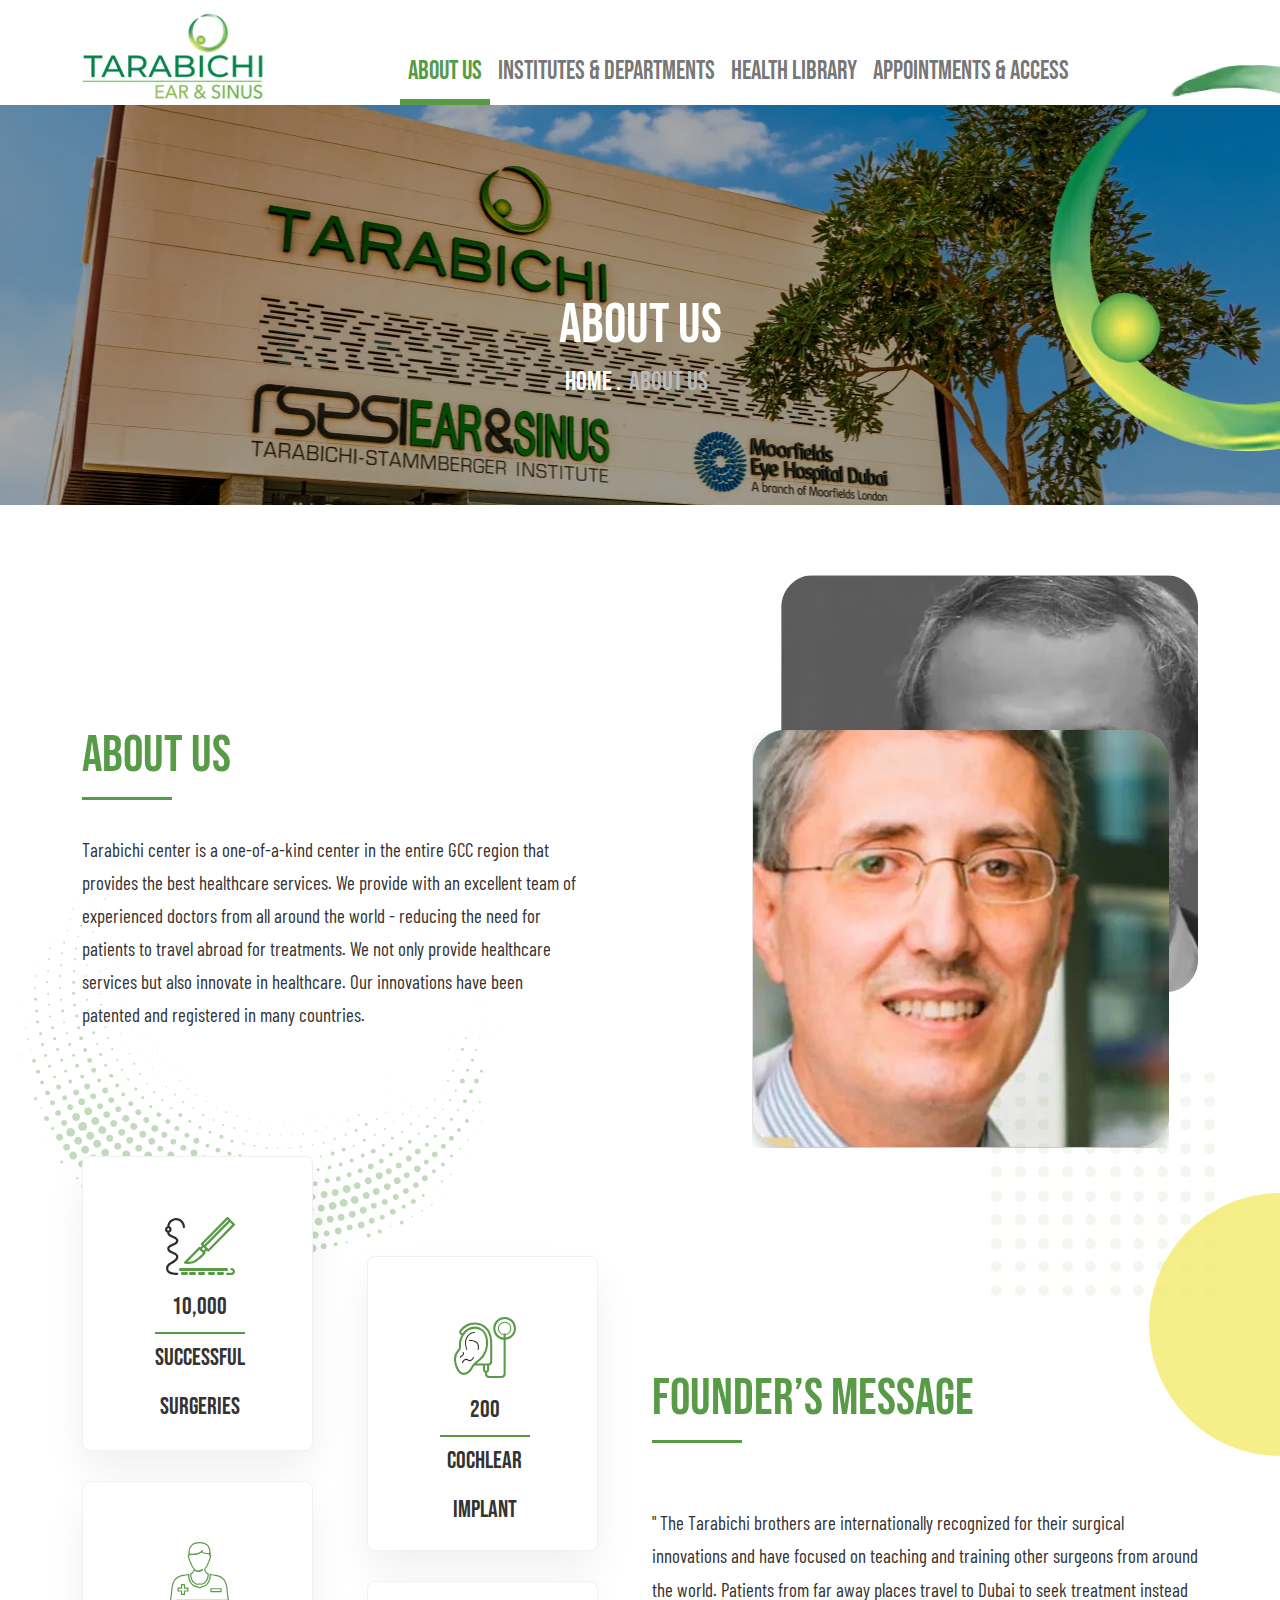
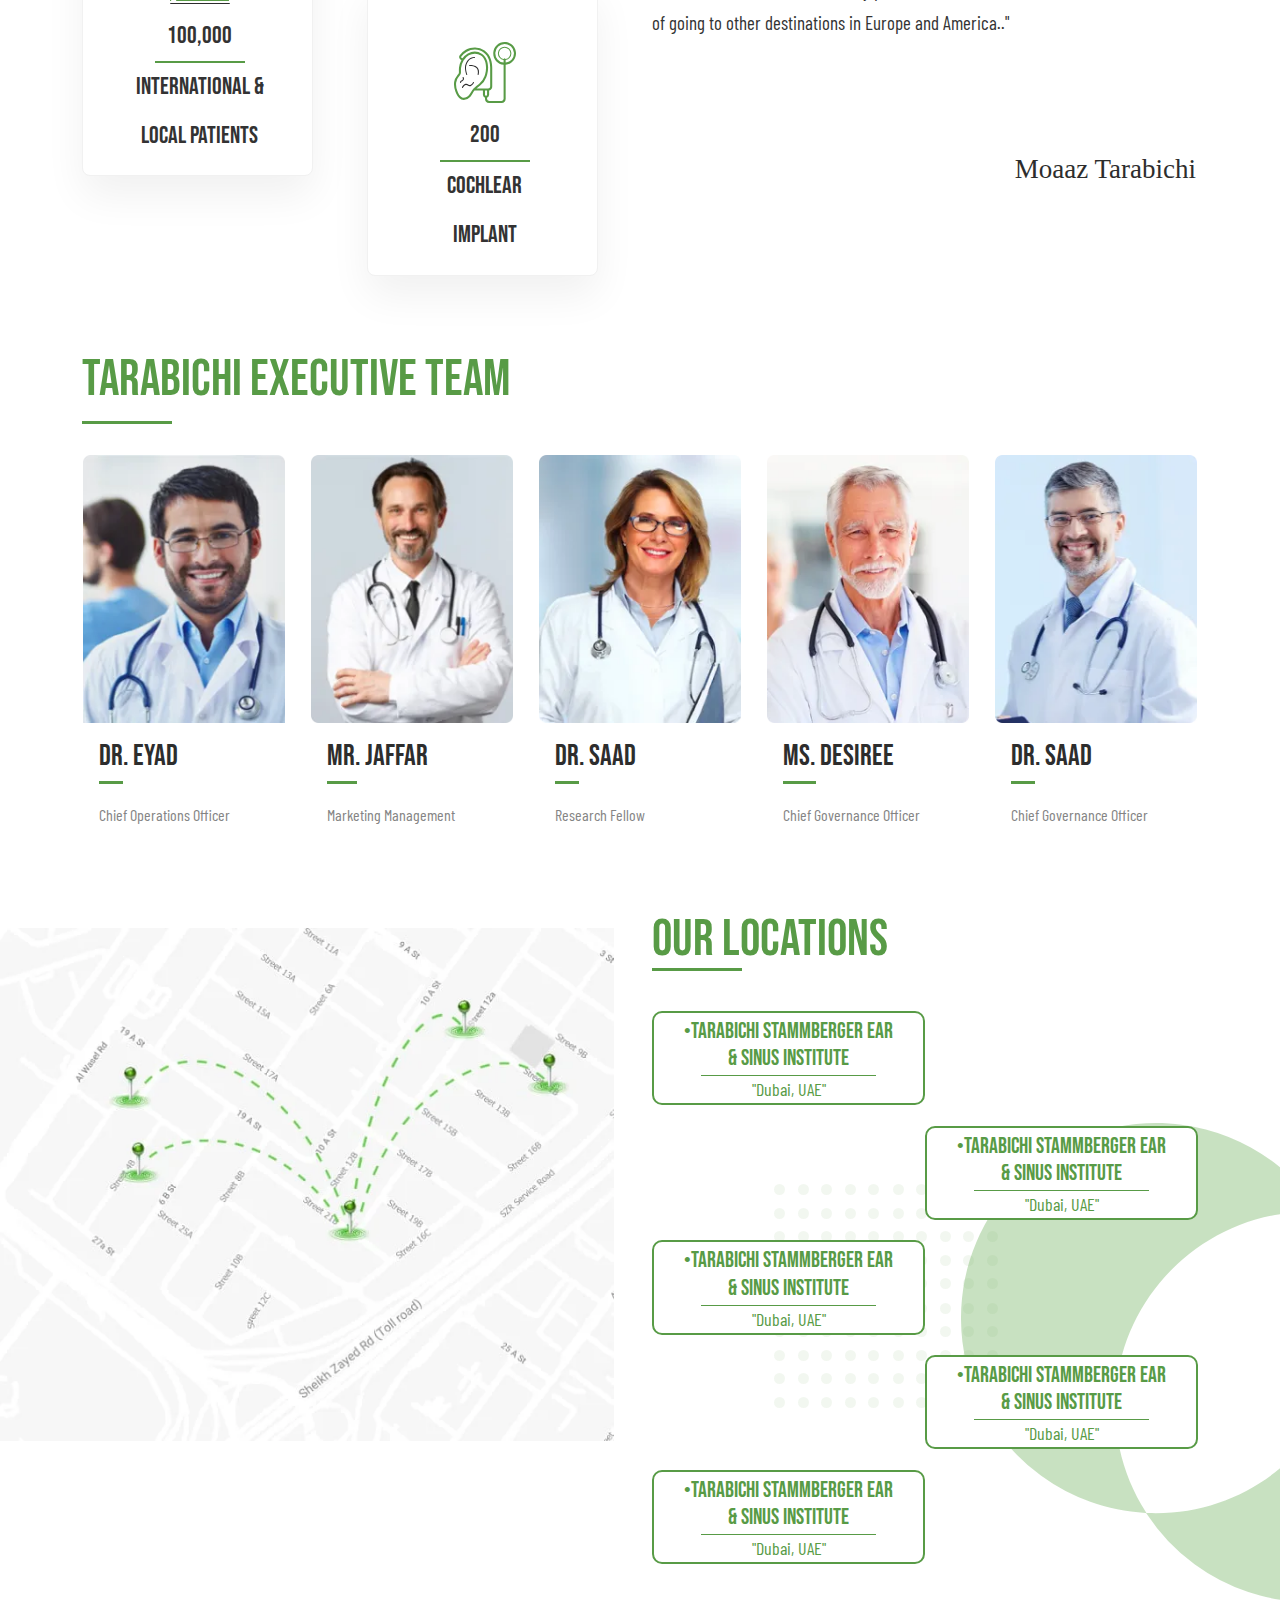
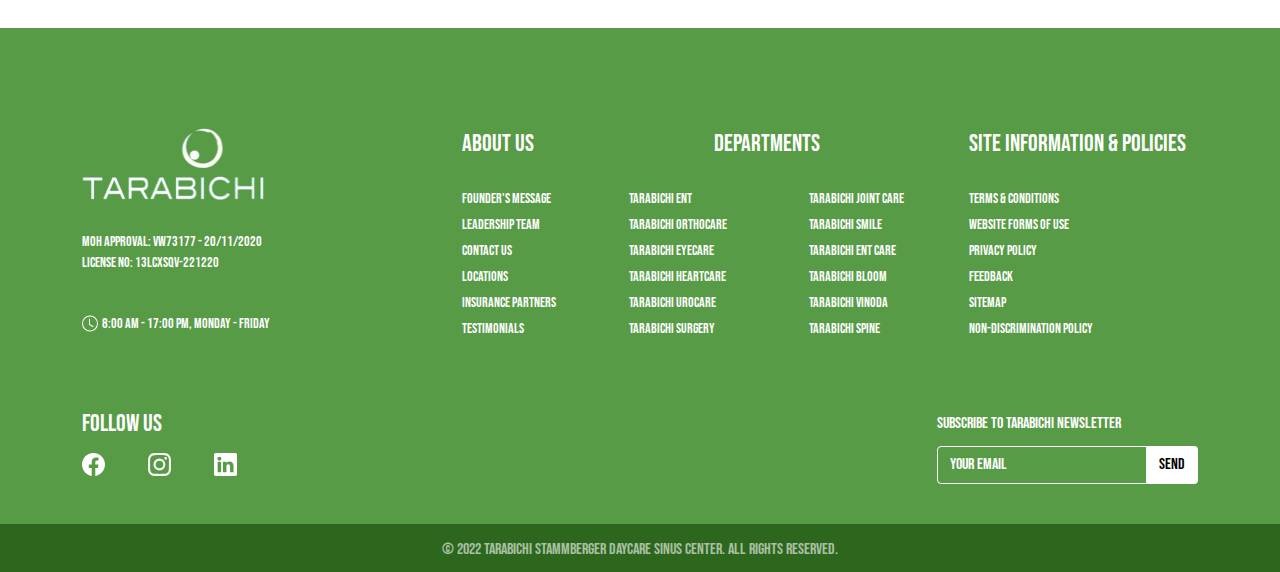
==== about.html @ 1dc89a1e "About us page completed" ====
<!DOCTYPE html>
<html lang="en">
  <head>
    <meta charset="UTF-8" />
    <meta http-equiv="X-UA-Compatible" content="IE=edge" />
    <meta name="viewport" content="width=device-width, initial-scale=1.0" />
    <title>Tarabichi | About Us</title>
    <link rel="stylesheet" href="assets/css/bootstrap.min.css" />
    <link rel="stylesheet" href="assets/css/style.css" />
  </head>
  <body>
    <!-- nav menu start -->
    <nav class="navbar navbar-expand-lg navbar-light bg-white">
      <div class="container">
        <a class="navbar-brand C-green" href="/">
          <img src="assets/img/logo.webp" alt="" />
        </a>
        <button
          class="navbar-toggler"
          type="button"
          data-bs-toggle="collapse"
          data-bs-target="#navbarSupportedContent"
          aria-controls="navbarSupportedContent"
          aria-expanded="false"
          aria-label="Toggle navigation"
        >
          <span class="navbar-toggler-icon"></span>
        </button>
        <div
          class="collapse navbar-collapse justify-content-around"
          id="navbarSupportedContent"
        >
          <ul class="navbar-nav me-0 mb-2 mb-lg-0">
            <li class="nav-item">
              <a
                class="nav-link active F-head"
                aria-current="page"
                href="about.html"
                >About us
              </a>
            </li>
            <li class="nav-item">
              <a class="nav-link F-head" href="#">institutes & Departments</a>
            </li>
            <li class="nav-item">
              <a class="nav-link F-head" href="#">health library</a>
            </li>
            <li class="nav-item">
              <a class="nav-link F-head" href="#">Appointments & Access</a>
            </li>
          </ul>
        </div>
      </div>
    </nav>
    <!-- nav menu end -->

    <!-- Hero start -->
    <section class="hero">
      <div class="banner position-relative">
        <img
          src="assets/img/right-arch.webp"
          class="position-absolute right-arch"
          alt="logo icon"
        />
        <img
          src="assets/img/inner-ball.webp"
          class="position-absolute banner-green-ball"
          alt="logo icon ball"
        />
        <h1 class="title text-center text-white position-relative">About Us</h1>
        <nav style="--bs-breadcrumb-divider: ' '" aria-label="breadcrumb">
          <ol
            class="breadcrumb justify-content-center align-items-center position-relative"
          >
            <li class="breadcrumb-item"><a href="/">Home .</a></li>
            <li class="breadcrumb-item active" aria-current="page">About Us</li>
          </ol>
        </nav>
      </div>
    </section>

    <!-- About Us start -->
    <section class="about position-relative">
      <div class="container">
        <div class="row">
          <div class="col-md-6">
            <h2 class="title">About Us</h2>
            <p class="desc">
              Tarabichi center is a one-of-a-kind center in the entire GCC
              region that provides the best healthcare services. We provide with
              an excellent team of experienced doctors from all around the world
              - reducing the need for patients to travel abroad for treatments.
              We not only provide healthcare services but also innovate in
              healthcare. Our innovations have been patented and registered in
              many countries.
            </p>
          </div>
          <div class="col-md-6">
            <div class="doctors-images position-relative">
              <img
                src="assets/img/tara1.webp"
                alt="Dr Tarabichi"
                class="img-fluid position-absolute"
              />
              <img
                src="assets/img/tara2.webp"
                alt="Dr Tarabichi"
                class="img-fluid position-absolute"
              />
            </div>
          </div>
        </div>
      </div>
      <img
        src="assets/img/pattern-circle.svg"
        alt="pattern"
        class="position-absolute pattern-circle img-fluid"
      />
      <img
        src="assets/img/pattern.svg"
        alt="pattern"
        class="position-absolute pattern"
      />
      <img
        src="assets/img/half-yellow-circle.svg"
        alt="pattern"
        class="position-absolute half-circle"
      />
    </section>
    <!-- About Us end -->

    <!-- Founder’s message start -->
    <section class="message position-relative pb-5">
      <div class="container">
        <div class="row">
          <div class="col-md-6">
            <div class="row">
              <div class="col-md-6">
                <div class="metrix-box text-center mt-n100">
                  <img src="assets/img/surgery.svg" alt="" />
                  <p class="number pt-2">10,000</p>
                  <h4>Successful Surgeries</h4>
                </div>
              </div>
              <div class="col-md-6">
                <div class="metrix-box text-center">
                  <img src="assets/img/cochlear.svg" alt="" />
                  <p class="number pt-2">200</p>
                  <h4>Cochlear Implant</h4>
                </div>
              </div>
            </div>
            <div class="row">
              <div class="col-md-6">
                <div class="metrix-box text-center mt-n100">
                  <img src="assets/img/patient.svg" alt="" />
                  <p class="number pt-2">100,000</p>
                  <h4>International & Local Patients</h4>
                </div>
              </div>
              <div class="col-md-6">
                <div class="metrix-box text-center">
                  <img src="assets/img/cochlear.svg" alt="" />
                  <p class="number pt-2">200</p>
                  <h4>Cochlear Implant</h4>
                </div>
              </div>
            </div>
          </div>
          <div class="col-md-6 d-flex flex-column justify-content-center">
            <h2 class="title">Founder’s message</h2>
            <p class="desc">
              " The Tarabichi brothers are internationally recognized for their
              surgical innovations and have focused on teaching and training
              other surgeons from around the world. Patients from far away
              places travel to Dubai to seek treatment instead of going to other
              destinations in Europe and America.."
            </p>
            <p class="signature align-self-end">Moaaz Tarabichi</p>
          </div>
        </div>
      </div>
    </section>
    <!-- Founder’s message end -->

    <!-- team start -->
    <section class="team pb-5">
      <div class="container">
        <h2 class="title">Tarabichi Executive Team</h2>
        <div class="row">
          <div class="col-md">
            <div class="doctor-box">
              <img src="assets/img/Eiad.webp" alt="Dr Eiad" />
              <h3 class="ps-3">Dr. Eyad</h3>
              <h5 class="ps-3">Chief Operations Officer</h5>
            </div>
          </div>
          <div class="col-md">
            <div class="doctor-box">
              <img src="assets/img/2.webp" alt="Dr Eiad" />
              <h3 class="ps-3">Mr. Jaffar</h3>
              <h5 class="ps-3">Marketing Management</h5>
            </div>
          </div>
          <div class="col-md">
            <div class="doctor-box">
              <img src="assets/img/3.webp" alt="Dr Eiad" />
              <h3 class="ps-3">Dr. Saad</h3>
              <h5 class="ps-3">Research Fellow</h5>
            </div>
          </div>
          <div class="col-md">
            <div class="doctor-box">
              <img src="assets/img/4.webp" alt="Dr Eiad" />
              <h3 class="ps-3">Ms. Desiree</h3>
              <h5 class="ps-3">Chief Governance Officer</h5>
            </div>
          </div>
          <div class="col-md">
            <div class="doctor-box">
              <img src="assets/img/5.webp" alt="Dr Eiad" />
              <h3 class="ps-3">Dr. Saad</h3>
              <h5 class="ps-3">Chief Governance Officer</h5>
            </div>
          </div>
        </div>
      </div>
    </section>
    <!-- team end -->

    <!-- Locations start -->
    <section class="locations position-relative">
      <img
        src="assets/img/map.webp"
        alt="map"
        class="position-absolute top-0 start-0 d-none d-md-block"
        width="48%"
      />
      <div class="container">
        <div class="row justify-content-end">
          <div class="col-md-6 d-md-none">
            <img src="assets/img/map.webp" alt="map" class="img-fluid" />
          </div>
          <div class="col-md-6">
            <h2 class="title">Our Locations</h2>
            <div class="cards d-flex flex-column justify-content-between">
              <a href="#" class="address text-center">
                <h4>&bull;TARABICHI STAMMBERGER EAR & SINUS INSTITUTE</h4>
                <h5>"Dubai, UAE"</h5>
              </a>
              <a href="#" class="address text-center align-self-end">
                <h4>&bull;TARABICHI STAMMBERGER EAR & SINUS INSTITUTE</h4>
                <h5>"Dubai, UAE"</h5>
              </a>
              <a href="#" class="address text-center">
                <h4>&bull;TARABICHI STAMMBERGER EAR & SINUS INSTITUTE</h4>
                <h5>"Dubai, UAE"</h5>
              </a>
              <a href="#" class="address text-center align-self-end">
                <h4>&bull;TARABICHI STAMMBERGER EAR & SINUS INSTITUTE</h4>
                <h5>"Dubai, UAE"</h5>
              </a>
              <a href="#" class="address text-center">
                <h4>&bull;TARABICHI STAMMBERGER EAR & SINUS INSTITUTE</h4>
                <h5>"Dubai, UAE"</h5>
              </a>
            </div>
          </div>
        </div>
      </div>
      <img
        src="assets/img/pattern.svg"
        alt="pattern"
        class="position-absolute pattern"
      />
      <img
        src="assets/img/locations-bg.svg"
        alt="pattern"
        class="position-absolute infinity"
      />
    </section>
    <footer class="text-white">
      <div class="container">
        <div class="row">
          <div class="col-md-4">
            <img src="assets/img/logo-w.webp" alt="White logo" />
            <p class="info">
              MOH Approval: VW73177 - 20/11/2020 <br />
              License no: 13LCXSQV-221220
            </p>
            <p class="time d-flex">
              <img src="assets/img/clock.svg" alt="clock" class="pe-1" /> 8:00
              am - 17:00 pm, Monday - Friday
            </p>
          </div>
          <div class="col-md-8">
            <div class="row">
              <div class="col-md-2">
                <h5>about us</h5>
                <ul>
                  <li><a href="#"> Founder's Message</a></li>
                  <li><a href="#"> Leadership Team</a></li>
                  <li><a href="#"> Contact Us</a></li>
                  <li><a href="#"> Locations</a></li>
                  <li><a href="#"> Insurance Partners</a></li>
                  <li><a href="#"> Testimonials</a></li>
                </ul>
              </div>
              <div class="col-md-6">
                <h5 class="text-md-center">Departments</h5>
                <div
                  class="d-flex justify-content-between justify-content-md-around"
                >
                  <ul>
                    <li><a href="#"> Tarabichi ENT</a></li>
                    <li><a href="#"> Tarabichi Orthocare</a></li>
                    <li><a href="#"> Tarabichi Eyecare</a></li>
                    <li><a href="#"> Tarabichi Heartcare</a></li>
                    <li><a href="#"> Tarabichi Urocare</a></li>
                    <li><a href="#"> Tarabichi Surgery</a></li>
                  </ul>
                  <ul>
                    <li><a href="#"> Tarabichi Joint Care</a></li>
                    <li><a href="#"> Tarabichi Smile</a></li>
                    <li><a href="#"> Tarabichi ENT Care</a></li>
                    <li><a href="#"> Tarabichi Bloom</a></li>
                    <li><a href="#"> Tarabichi Vinoda</a></li>
                    <li><a href="#"> Tarabichi Spine</a></li>
                  </ul>
                </div>
              </div>
              <div class="col-md-4">
                <h5>Site Information & Policies</h5>
                <ul>
                  <li><a href="#">Terms & Conditions</a></li>
                  <li><a href="#"> Website forms of Use</a></li>
                  <li><a href="#"> Privacy Policy</a></li>
                  <li><a href="#"> Feedback</a></li>
                  <li><a href="#"> Sitemap</a></li>
                  <li><a href="#"> Non-Discrimination Policy</a></li>
                </ul>
              </div>
            </div>
          </div>
        </div>
        <div class="row pt-5 pb-4 justify-content-between">
          <div class="col-md-6">
            <h4 class="social-h">Follow Us</h4>
            <div class="social">
              <a href="#"
                ><img src="assets/img/facebook.svg" alt="facebook"
              /></a>
              <a href="#"
                ><img src="assets/img/instagram.svg" alt="instagram"
              /></a>
              <a href="#"
                ><img src="assets/img/linkedin.svg" alt="linkedin"
              /></a>
            </div>
          </div>
          <div class="col-md-3">
            <h4 class="Subscribe pt-4 pt-md-0">
              Subscribe to Tarabichi Newsletter
            </h4>
            <form action="#">
              <div class="input-group mb-3">
                <input
                  type="text"
                  class="form-control"
                  placeholder="Your Email"
                />
                <button class="btn" type="submit">Send</button>
              </div>
            </form>
          </div>
        </div>
      </div>
      <div class="copyright text-center">
        <p class="m-0 pb-2 pt-1">
          © 2022 TARABICHI STAMMBERGER DAYCARE SINUS CENTER. All rights
          reserved.
        </p>
      </div>
    </footer>
    <script src="assets/js/bootstrap.min.js"></script>
    <script src="assets/js/jquery.js"></script>
    <script src="assets/js/main.js"></script>
  </body>
</html>
---- assets/css/style.css ----
* {
  padding: 0;
  margin: 0;
}

:root {
  --greyish-brown: #565656;
  --mid-green: #589b46;
  --vibrant-green-8: rgba(34, 216, 9, 0.08);
  --green: #3cb71b;
  --off-white: #f9fcf8;
  --yellowish-tan: #f6ef89;
  --text:#333;
}

@font-face {
  font-family: BebasNeue;
  src: url(../fonts/BebasNeue-Regular.ttf);
}

@font-face {
  font-family: BarlowCondensed;
  src: url(../fonts/BarlowCondensed-Regular.ttf);
}

body {
  font-family: BarlowCondensed, sans-serif;
}

.C-green {
  color: var(--mid-green) !important;
}

.F-head {
  font-family: BebasNeue, sans-serif;
}

.mt-n100 {
  margin-top: -100px !important;
}

@media (max-width: 786px) {
  .mt-n100 {
    margin-top: 0 !important;
  }
}

.divider {
  width: 90%;
  height: 1px;
  background-color: #eee;
  margin: 60px auto;
}

/* hero start */
.navbar {
  padding-bottom: 0;
}

.navbar .nav-link {
  -webkit-transition: 500ms;
  transition: 500ms;
  font-size: 26px;
  color: var(--text);
}

.navbar .nav-link.active, .navbar .nav-link:hover {
  color: var(--mid-green) !important;
  border-bottom: 6px solid var(--mid-green);
}

.navbar-nav {
  margin-top: 35px;
}

.hero {
  background-image: url(../img/about-hero.webp);
  background-color: rgba(0, 0, 0, 0.35);
  background-blend-mode: multiply;
  background-position: center center;
  background-size: cover;
  overflow-x: clip;
}

.hero .right-arch {
  top: -40px;
  right: 0px;
}

@media (max-width: 768px) {
  .hero .right-arch {
    top: 0;
  }
}

@-webkit-keyframes banner-icon-rotate {
  0% {
    -webkit-transform: rotateZ(100deg);
            transform: rotateZ(100deg);
    right: 0px;
    width: 210px;
  }
  50% {
    -webkit-transform: rotateZ(-50deg);
            transform: rotateZ(-50deg);
    right: -70px;
    width: 215px;
    top: 80px;
  }
  100% {
    -webkit-transform: rotateZ(100deg);
            transform: rotateZ(100deg);
    right: 0px;
    width: 210px;
  }
}

@keyframes banner-icon-rotate {
  0% {
    -webkit-transform: rotateZ(100deg);
            transform: rotateZ(100deg);
    right: 0px;
    width: 210px;
  }
  50% {
    -webkit-transform: rotateZ(-50deg);
            transform: rotateZ(-50deg);
    right: -70px;
    width: 215px;
    top: 80px;
  }
  100% {
    -webkit-transform: rotateZ(100deg);
            transform: rotateZ(100deg);
    right: 0px;
    width: 210px;
  }
}

.hero .banner-green-ball {
  top: 70px;
  right: 0;
  width: 210px;
  -webkit-animation: banner-icon-rotate 6s infinite ease-in-out;
          animation: banner-icon-rotate 6s infinite ease-in-out;
}

.hero .banner {
  min-height: 400px;
  padding-top: 185px;
  z-index: 99999;
}

.hero .title {
  font-family: BebasNeue;
  font-size: 56px;
  line-height: 1.29;
  z-index: 999;
}

.hero .breadcrumb-item {
  font-family: BebasNeue;
  font-size: 27px;
  line-height: 0.89;
  color: #bbb;
  z-index: 999;
}

.hero .breadcrumb-item a {
  text-decoration: none;
  color: #fff;
}

/* hero end */
.about {
  padding: 225px 0;
  min-height: 578px;
}

.about .pattern-circle {
  bottom: -10px;
  left: 0;
}

.about .pattern {
  bottom: -40px;
  right: 65px;
}

.about .half-circle {
  bottom: -200px;
  right: 0;
}

.about .title {
  margin-bottom: 30px;
  -o-object-fit: contain;
     object-fit: contain;
  font-family: BebasNeue;
  font-size: 51px;
  line-height: 1;
  color: var(--mid-green);
  width: -webkit-fit-content;
  width: -moz-fit-content;
  width: fit-content;
}

.about .title::after {
  content: "";
  width: 90px;
  height: 3px;
  background-color: var(--mid-green);
  display: block;
  margin: 16px 0 0;
  -webkit-transition: all 500ms;
  transition: all 500ms;
}

.about .title:hover::after {
  width: 100%;
}

.about .desc {
  margin: 33px 0 0;
  font-size: 19px;
  line-height: 1.74;
  color: #333;
  width: 500px;
}

.about .doctors-images img {
  -webkit-transition: all 500ms;
  transition: all 500ms;
}

.about .doctors-images img:first-child {
  top: -155px;
  right: 0;
}

.about .doctors-images img:last-child {
  left: 100px;
}

.message .title {
  margin-bottom: 30px;
  -o-object-fit: contain;
     object-fit: contain;
  font-family: BebasNeue;
  font-size: 51px;
  line-height: 1;
  color: var(--mid-green);
  width: -webkit-fit-content;
  width: -moz-fit-content;
  width: fit-content;
}

.message .title::after {
  content: "";
  width: 90px;
  height: 3px;
  background-color: var(--mid-green);
  display: block;
  margin: 16px 0 0;
  -webkit-transition: all 500ms;
  transition: all 500ms;
}

.message .title:hover::after {
  width: 100%;
}

.message .desc {
  margin: 33px 0 0;
  font-size: 19px;
  line-height: 1.74;
  color: #333;
}

.message .signature {
  margin: 110px 2px 0 342px;
  font-family: RedSkyPersonalUse;
  font-size: 27px;
  color: #2d2d2d;
}

.message .metrix-box {
  margin: 0 30px 30px 0;
  padding: 60px 42px 0 46px;
  border-radius: 8px;
  -webkit-box-shadow: 0 20px 40px 0 rgba(0, 0, 0, 0.06);
          box-shadow: 0 20px 40px 0 rgba(0, 0, 0, 0.06);
  border: solid 1px #f1f1f1;
  background-color: #fff;
  min-height: 295px;
}

.message .metrix-box p, .message .metrix-box h4 {
  font-family: BebasNeue;
  font-size: 24px;
  line-height: 2.04;
  text-align: center;
  color: #333;
  margin: 0;
}

.message .metrix-box .number::after {
  content: "";
  width: 90px;
  height: 2px;
  background-color: var(--mid-green);
  display: block;
  margin: auto;
}

.team .title {
  margin-bottom: 30px;
  -o-object-fit: contain;
     object-fit: contain;
  font-family: BebasNeue;
  font-size: 51px;
  line-height: 1;
  color: var(--mid-green);
  width: -webkit-fit-content;
  width: -moz-fit-content;
  width: fit-content;
}

.team .title::after {
  content: "";
  width: 90px;
  height: 3px;
  background-color: var(--mid-green);
  display: block;
  margin: 16px 0 0;
  -webkit-transition: all 500ms;
  transition: all 500ms;
}

.team .title:hover::after {
  width: 100%;
}

.team .doctor-box {
  border: 1px solid transparent;
  -webkit-transition: all 500ms;
  transition: all 500ms;
}

.team .doctor-box img {
  width: 100%;
  margin-bottom: 10px;
}

.team .doctor-box h3 {
  font-family: BebasNeue;
  font-size: 29px;
  line-height: 1.66;
  color: #2d2d2d;
  width: -webkit-fit-content;
  width: -moz-fit-content;
  width: fit-content;
}

.team .doctor-box h3::after {
  content: "";
  width: 30%;
  height: 3px;
  background-color: var(--mid-green);
  display: block;
  -webkit-transition: all 500ms;
  transition: all 500ms;
  margin-bottom: 15px;
}

.team .doctor-box:hover {
  -webkit-transform: translateY(-5px);
          transform: translateY(-5px);
  border: 1px solid gainsboro;
  border-radius: 10px;
  -webkit-box-shadow: 0 20px 40px 0 rgba(0, 0, 0, 0.06);
          box-shadow: 0 20px 40px 0 rgba(0, 0, 0, 0.06);
}

.team .doctor-box:hover h3::after {
  width: 100%;
}

.team .doctor-box h5 {
  font-size: 16px;
  line-height: 2;
  color: #848484;
}

.locations {
  margin: 40px 0 60px;
  min-height: 640px;
}

.locations .pattern {
  bottom: 25%;
  right: 22%;
}

.locations .infinity {
  bottom: -5%;
  right: 0;
}

.locations .title {
  font-family: BebasNeue;
  font-size: 51px;
  line-height: 0.47;
  color: var(--mid-green);
  width: -webkit-fit-content;
  width: -moz-fit-content;
  width: fit-content;
}

.locations .title::after {
  content: "";
  width: 90px;
  height: 3px;
  background-color: var(--mid-green);
  display: block;
  margin: 16px 0 40px;
  -webkit-transition: all 500ms;
  transition: all 500ms;
}

.locations .title:hover::after {
  width: 100%;
}

.locations .cards {
  height: 100%;
}

.locations .cards a {
  display: block;
  text-decoration: none;
}

.locations .address {
  padding: 5px 25px 0;
  width: 50%;
  border: 2px solid var(--mid-green);
  border-radius: 10px;
  background: #fff;
  z-index: 9;
  color: var(--mid-green);
  -webkit-transition: all 500ms;
  transition: all 500ms;
}

.locations .address:hover {
  background-color: var(--mid-green);
  color: #fff;
}

.locations .address h4 {
  font-family: BebasNeue;
  font-size: 22px;
  line-height: 1.23;
  margin: 0;
  text-decoration: none;
}

.locations .address h4::after {
  content: "";
  width: 80%;
  height: 1px;
  background-color: var(--mid-green);
  display: block;
  margin: 3px auto 0;
}

.locations .address h5 {
  font-size: 18px;
  line-height: 1.5;
  margin: 0;
  text-decoration: none;
}

footer {
  font-family: BebasNeue;
  background-color: var(--mid-green);
  padding-top: 100px;
}

footer .info {
  font-size: 14px;
  line-height: 1.5;
  margin: 30px 0 40px;
}

footer .time {
  font-size: 14px;
}

footer h5 {
  font-size: 24px;
  line-height: 1.33;
  margin-bottom: 30px;
  text-transform: uppercase;
}

footer ul {
  list-style: none;
  padding-left: 0;
}

footer li {
  font-size: 14px;
  line-height: 1.29;
  margin-bottom: 7px;
}

footer li a {
  text-decoration: none;
  color: #fff;
}

footer li a::after {
  content: "";
  width: 0px;
  height: 1px;
  background-color: #fff;
  display: block;
  -webkit-transition: all 500ms;
  transition: all 500ms;
}

footer li a:hover {
  color: #fff;
}

footer li a:hover::after {
  width: 30px;
}

footer .social-h {
  font-size: 24px;
  line-height: 1.17;
  margin-bottom: 15px;
}

footer .social img {
  padding-right: 40px;
  height: 23px;
  -webkit-transition: all 500ms;
  transition: all 500ms;
}

footer .social img:hover {
  -webkit-transform: scale(1.1);
          transform: scale(1.1);
}

footer .Subscribe {
  font-size: 16px;
  line-height: 1.75;
}

footer .form-control {
  color: #fff;
  background-color: transparent;
  border-color: #fff;
}

footer .form-control:focus {
  border-color: #fff;
  -webkit-box-shadow: 0 0 0 0;
          box-shadow: 0 0 0 0;
  background-color: transparent;
  color: #fff;
}

footer ::-webkit-input-placeholder {
  color: #fff !important;
  opacity: .8;
}

footer :-ms-input-placeholder {
  color: #fff !important;
  opacity: .8;
}

footer ::-ms-input-placeholder {
  color: #fff !important;
  opacity: .8;
}

footer ::placeholder {
  color: #fff !important;
  opacity: .8;
}

footer :-ms-input-placeholder {
  color: #fff !important;
}

footer ::-ms-input-placeholder {
  color: #fff !important;
}

footer .btn {
  background-color: #fff;
  color: #000;
  font-family: BebasNeue;
}

footer .copyright {
  background-color: #2d671d;
  padding: 10px 0 2px;
  color: rgba(255, 255, 255, 0.6);
}
/*# sourceMappingURL=style.css.map */
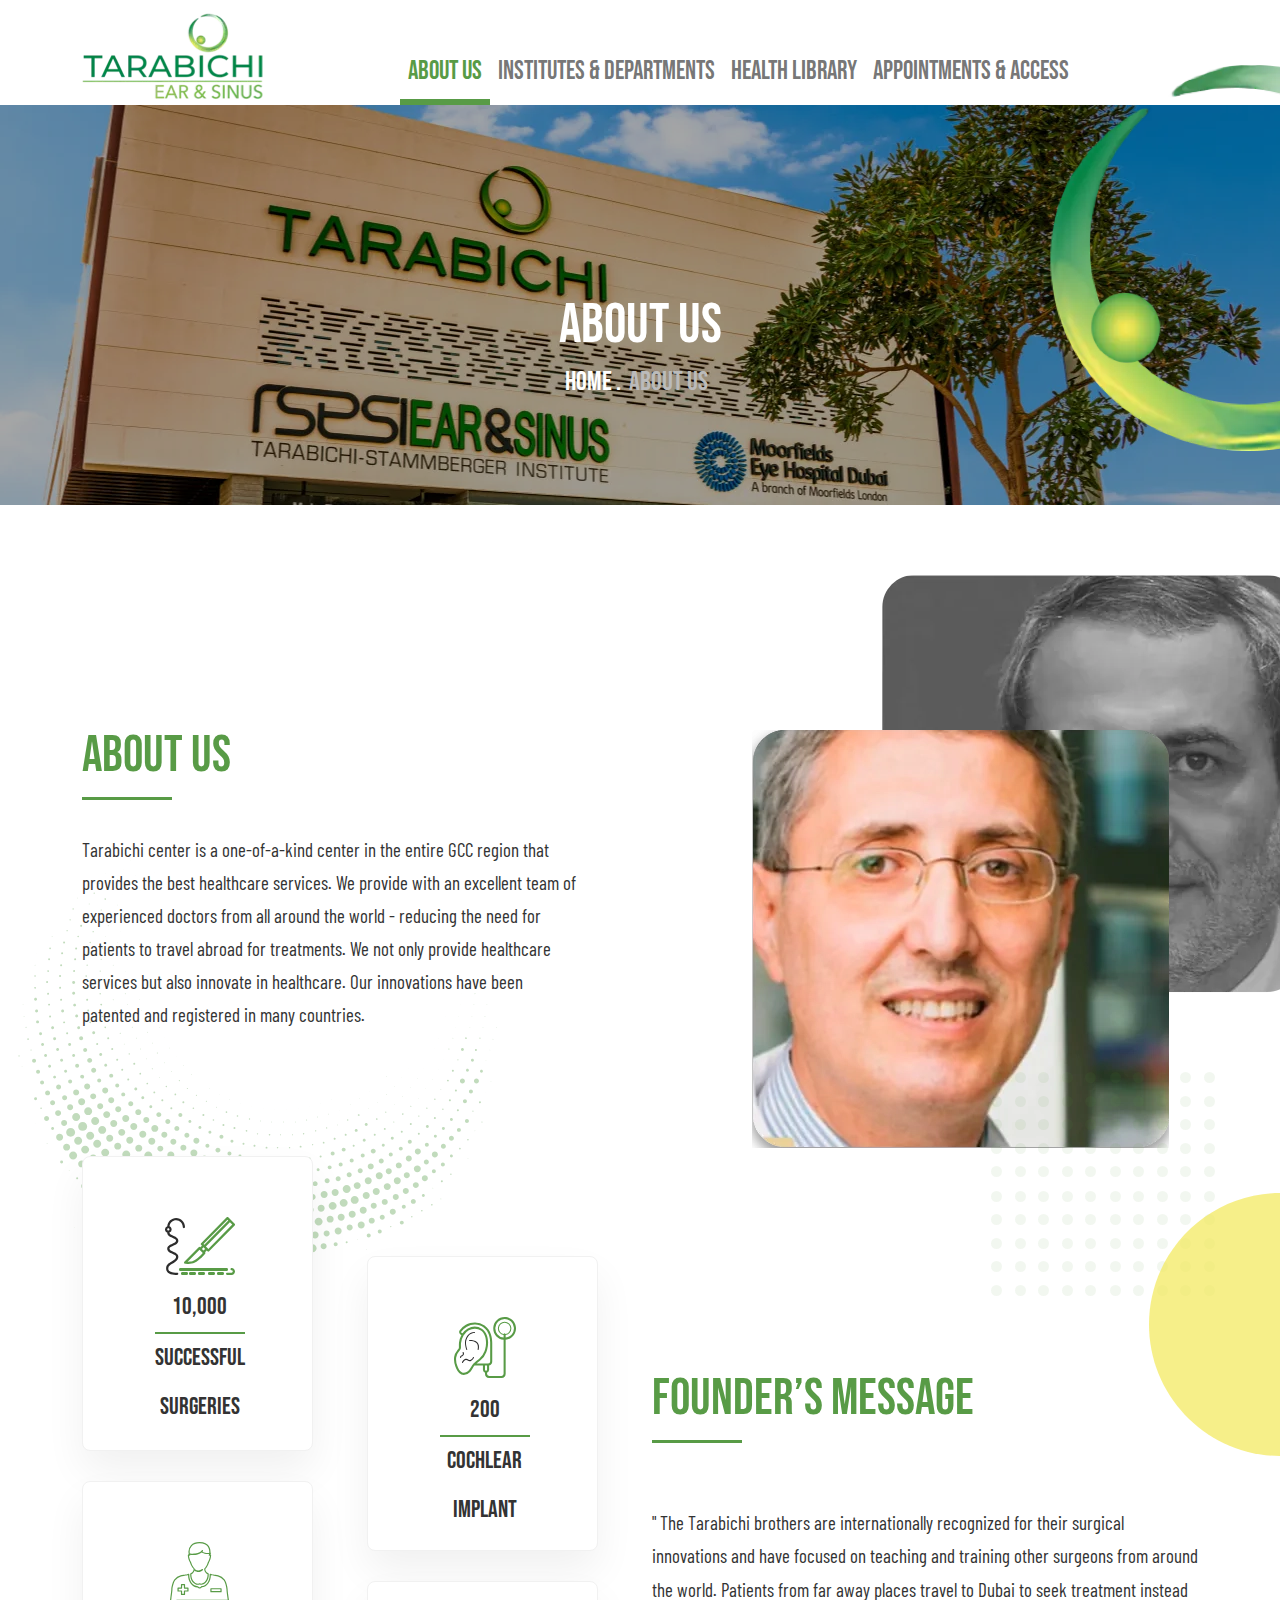
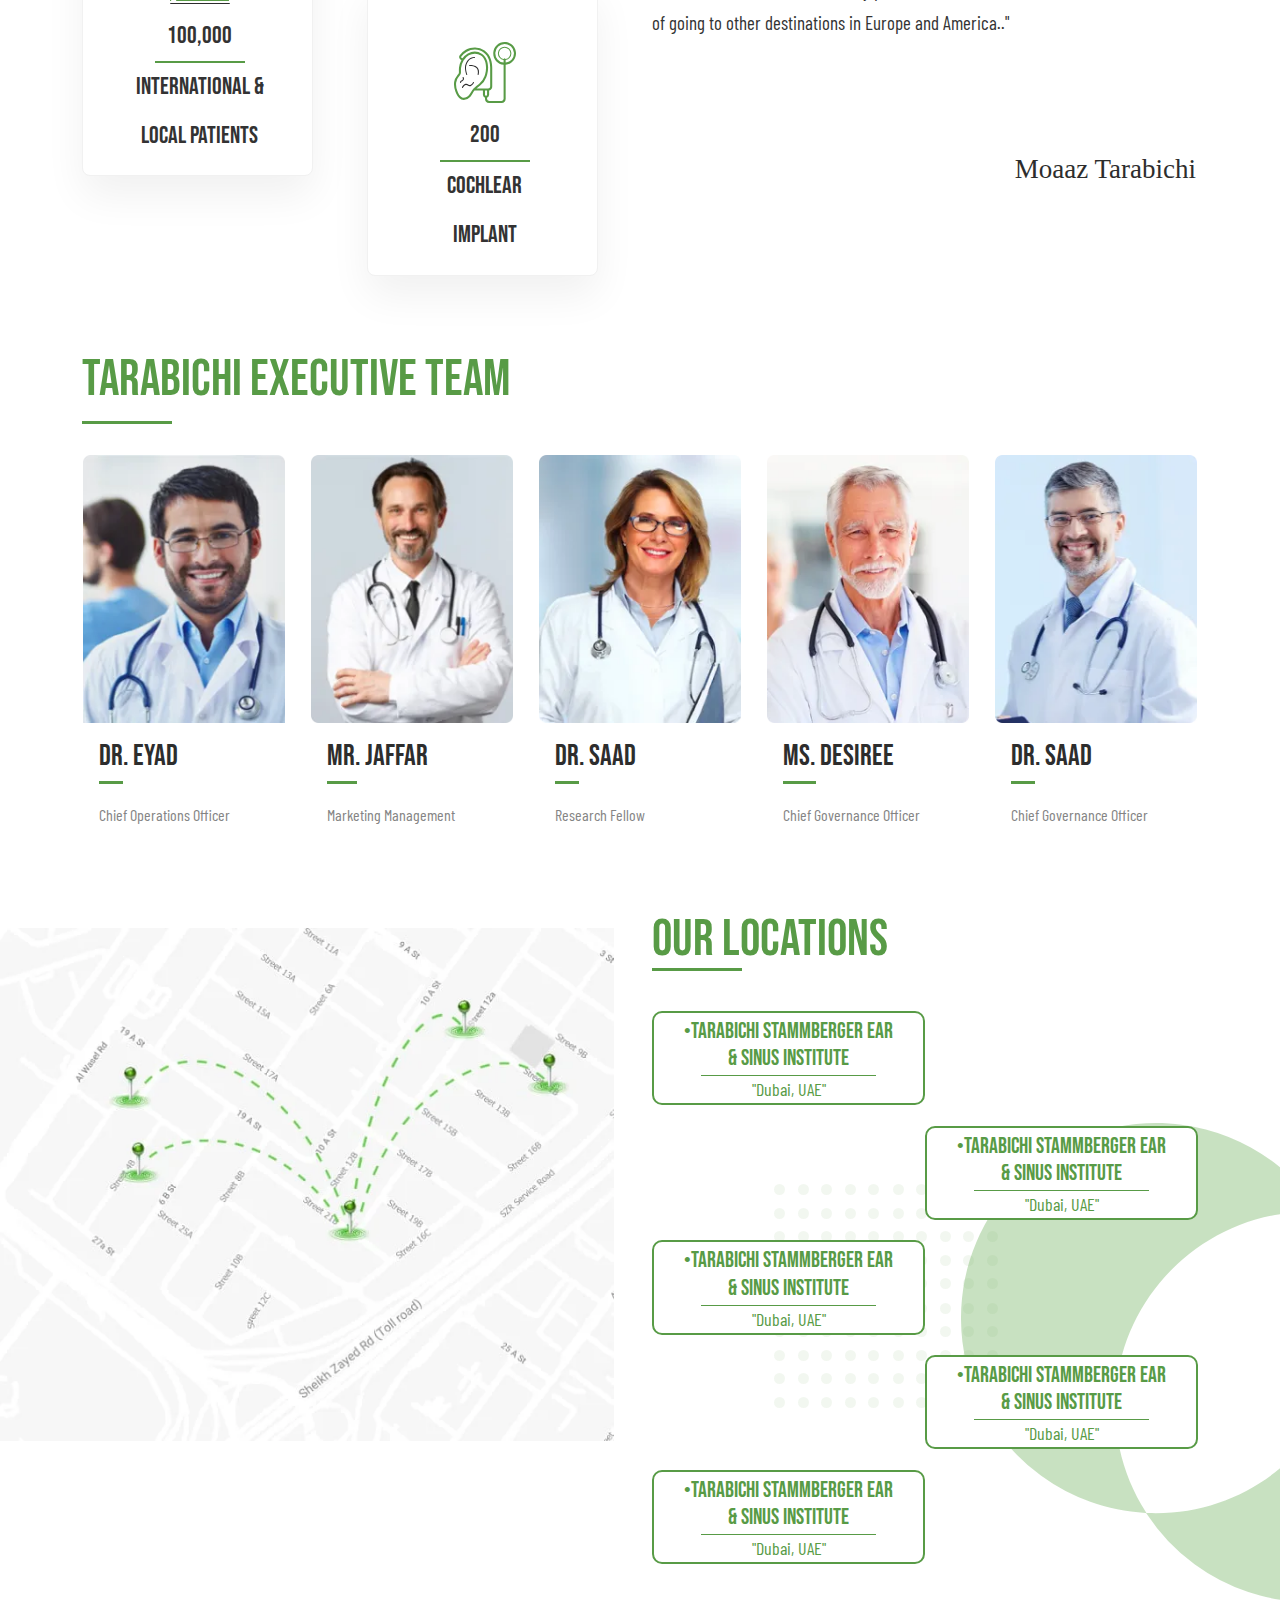
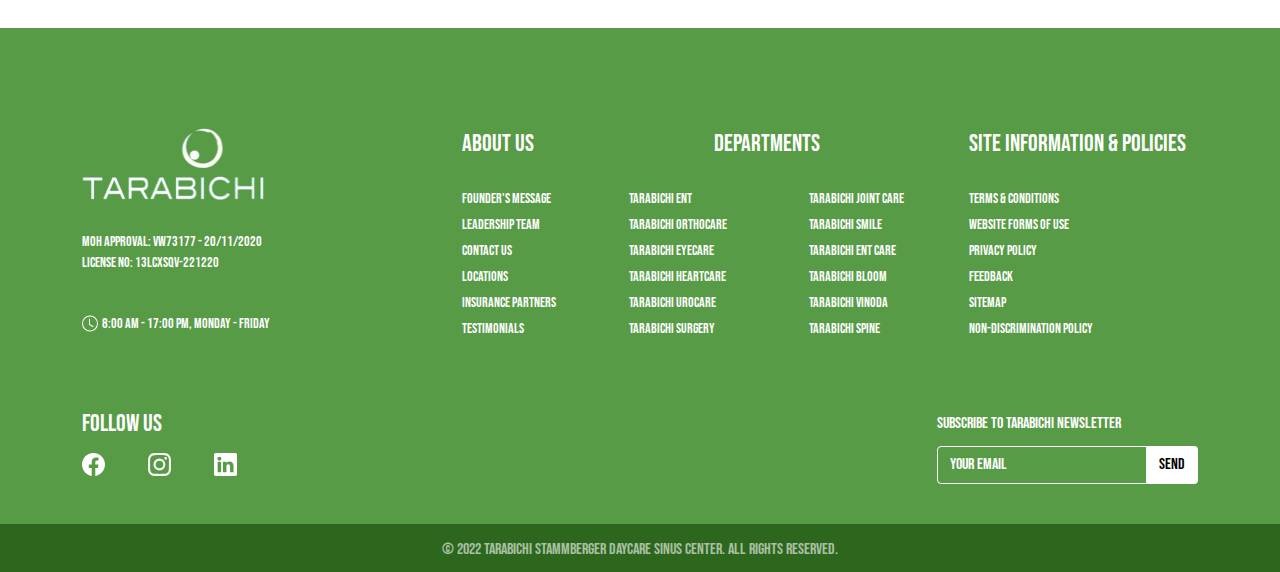
==== commit 55406a7a: "About us page waiting comments" ====
--- a/about.html
+++ b/about.html
@@ -59,12 +59,12 @@
       <div class="banner position-relative">
         <img
           src="assets/img/right-arch.webp"
-          class="position-absolute right-arch"
+          class="position-absolute right-arch d-none d-md-block"
           alt="logo icon"
         />
         <img
           src="assets/img/inner-ball.webp"
-          class="position-absolute banner-green-ball"
+          class="position-absolute banner-green-ball d-none d-md-block"
           alt="logo icon ball"
         />
         <h1 class="title text-center text-white position-relative">About Us</h1>
@@ -100,12 +100,17 @@
               <img
                 src="assets/img/tara1.webp"
                 alt="Dr Tarabichi"
-                class="img-fluid position-absolute"
+                class="img-fluid moaaz"
               />
               <img
                 src="assets/img/tara2.webp"
                 alt="Dr Tarabichi"
-                class="img-fluid position-absolute"
+                class="img-fluid sameih"
+              />
+              <img
+                src="assets/img/tara2.webp"
+                alt="Dr Tarabichi"
+                class="img-fluid sameih2 d-none d-md-block"
               />
             </div>
           </div>
--- a/assets/css/style.css
+++ b/assets/css/style.css
@@ -177,6 +177,12 @@
   min-height: 578px;
 }
 
+@media (max-width: 786px) {
+  .about {
+    padding: 70px 0;
+  }
+}
+
 .about .pattern-circle {
   bottom: -10px;
   left: 0;
@@ -225,21 +231,30 @@
   font-size: 19px;
   line-height: 1.74;
   color: #333;
-  width: 500px;
+  max-width: 500px;
 }
 
 .about .doctors-images img {
-  -webkit-transition: all 500ms;
-  transition: all 500ms;
+  position: absolute;
+  -webkit-transition: all 500ms;
+  transition: all 500ms;
+  left: 100px;
+}
+
+@media (max-width: 786px) {
+  .about .doctors-images img {
+    position: static !important;
+    padding: 20px;
+  }
 }
 
 .about .doctors-images img:first-child {
   top: -155px;
-  right: 0;
+  left: 230px;
 }
 
 .about .doctors-images img:last-child {
-  left: 100px;
+  z-index: -1;
 }
 
 .message .title {
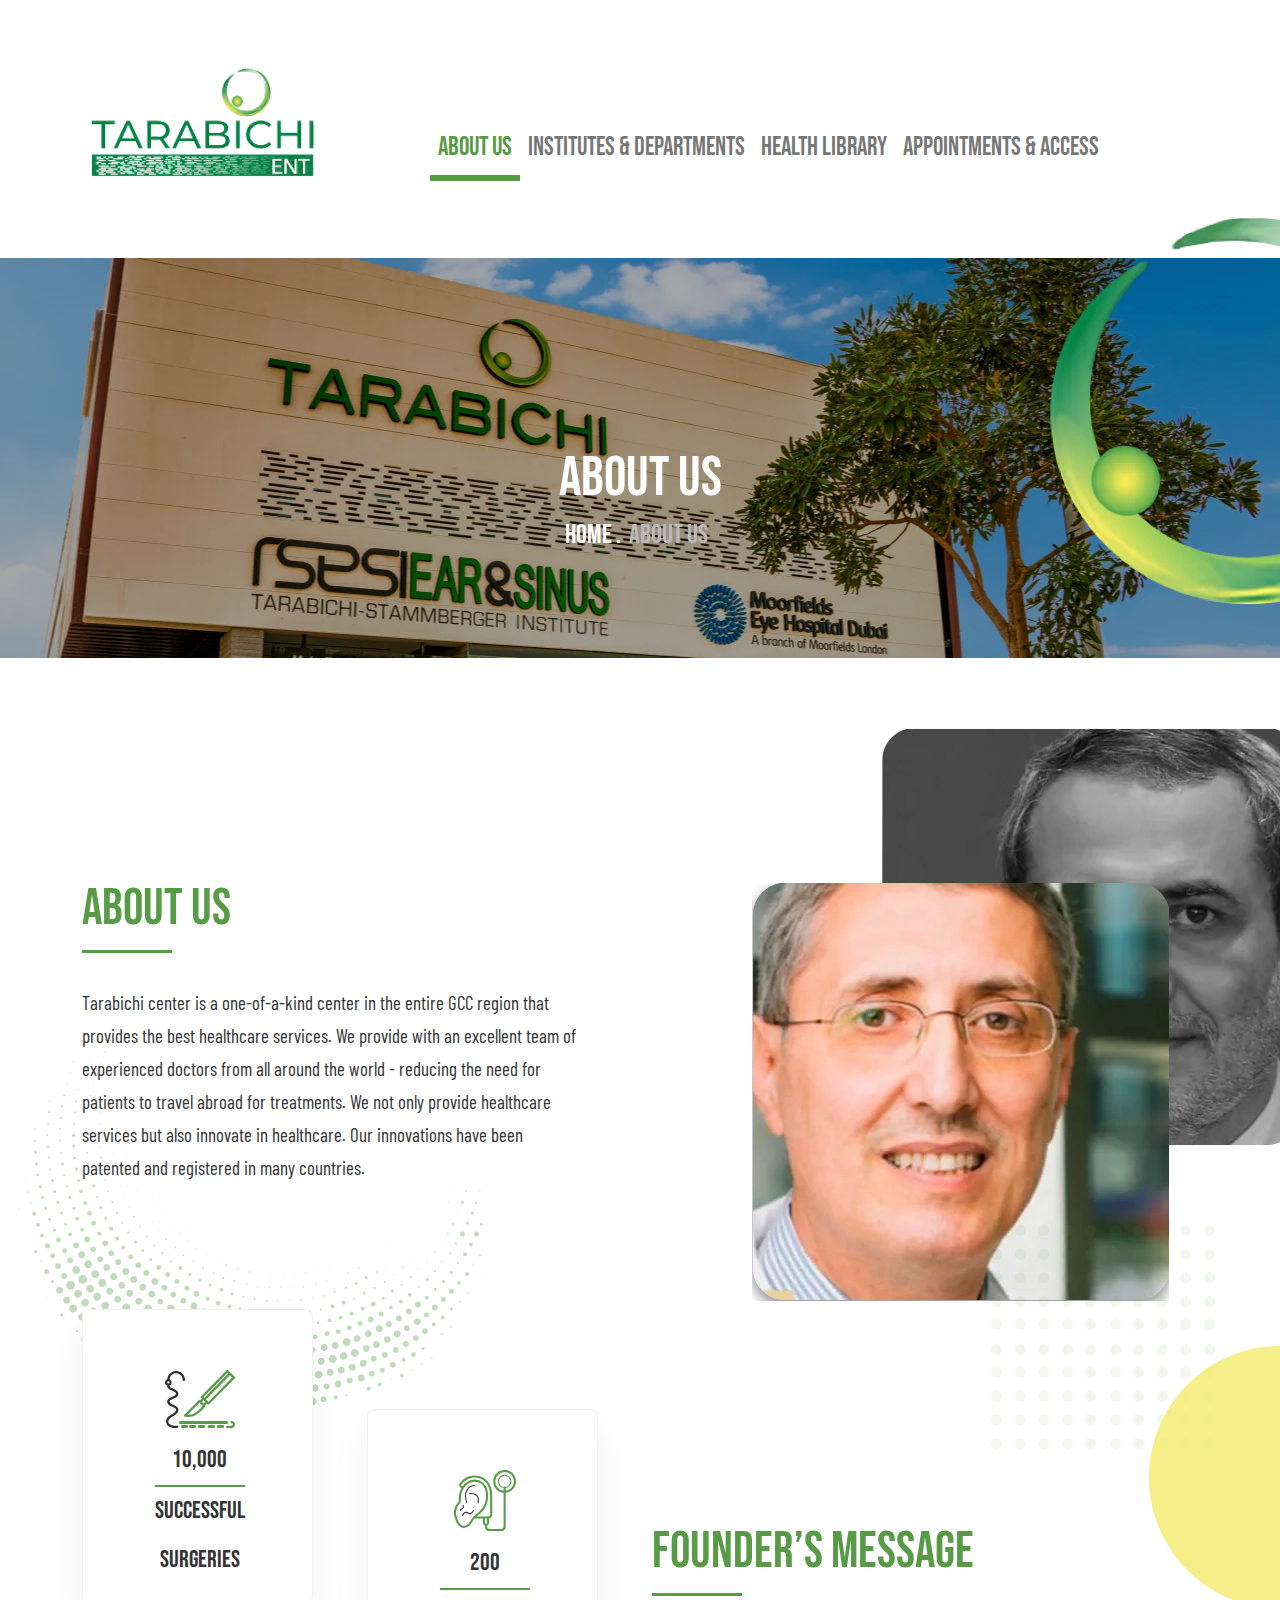
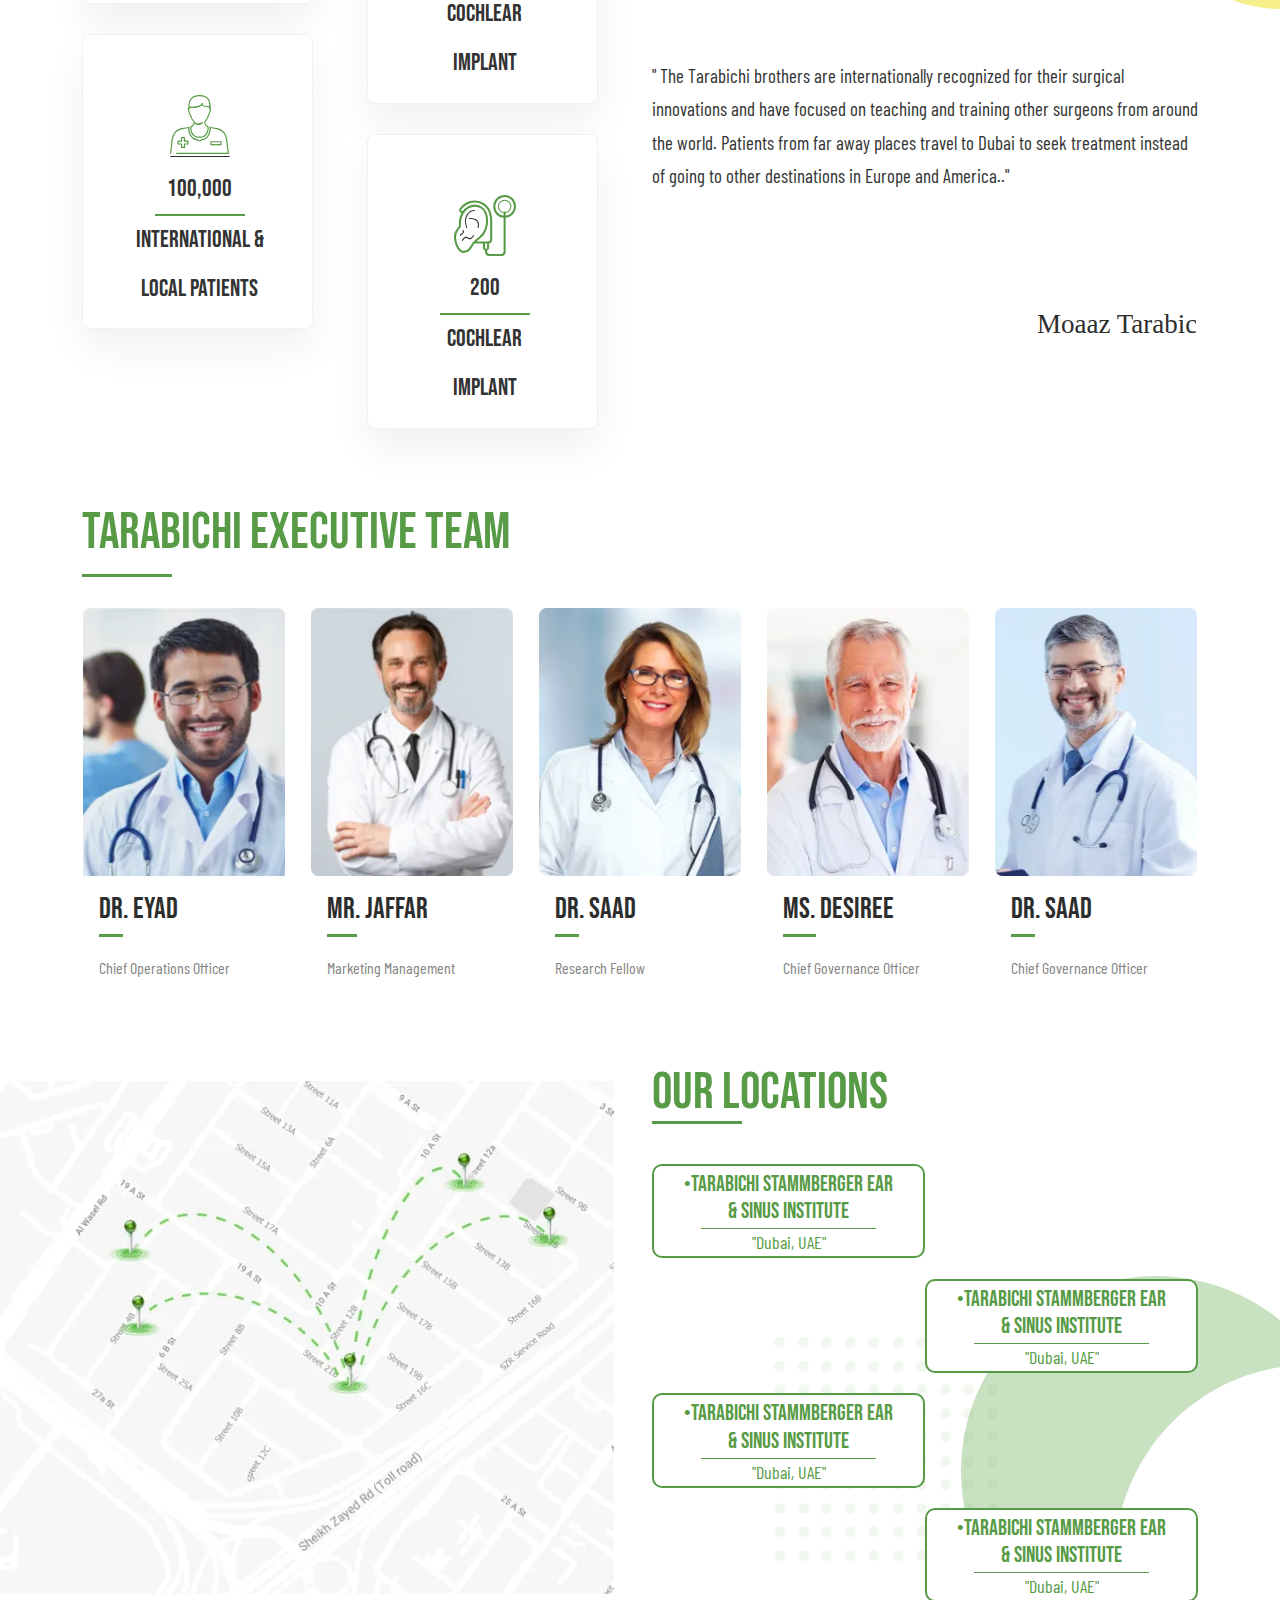
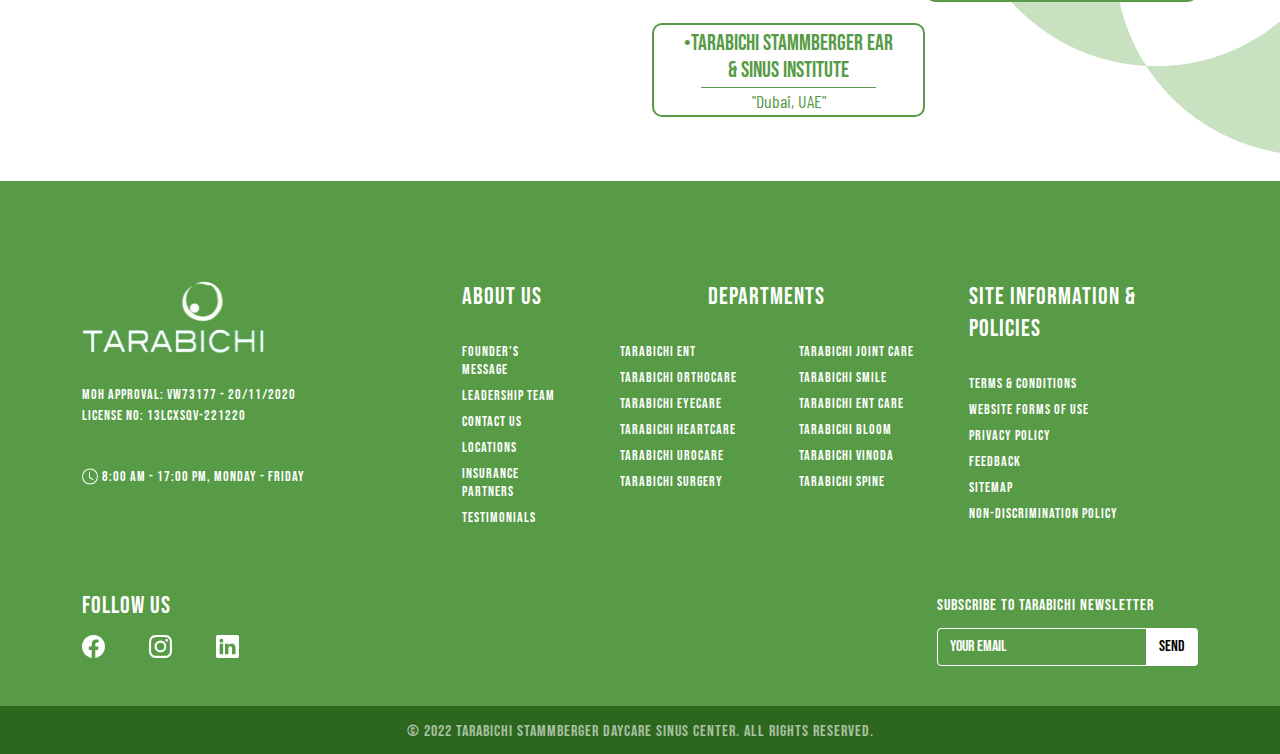
==== commit 87d55bc1: "لإقه ؤخةةثىفس" ====
--- a/about.html
+++ b/about.html
@@ -6,14 +6,14 @@
     <meta name="viewport" content="width=device-width, initial-scale=1.0" />
     <title>Tarabichi | About Us</title>
     <link rel="stylesheet" href="assets/css/bootstrap.min.css" />
-    <link rel="stylesheet" href="assets/css/style.css" />
+    <link rel="stylesheet" href="assets/css/about.css" />
   </head>
   <body>
     <!-- nav menu start -->
     <nav class="navbar navbar-expand-lg navbar-light bg-white">
       <div class="container">
         <a class="navbar-brand C-green" href="/">
-          <img src="assets/img/logo.webp" alt="" />
+          <img src="assets/img/logo.svg" alt="" />
         </a>
         <button
           class="navbar-toggler"
@@ -40,13 +40,19 @@
               </a>
             </li>
             <li class="nav-item">
-              <a class="nav-link F-head" href="#">institutes & Departments</a>
+              <a class="nav-link F-head" href="institutes&Departments.html"
+                >institutes & Departments</a
+              >
             </li>
             <li class="nav-item">
-              <a class="nav-link F-head" href="#">health library</a>
+              <a class="nav-link F-head" href="health-library.html"
+                >health library</a
+              >
             </li>
             <li class="nav-item">
-              <a class="nav-link F-head" href="#">Appointments & Access</a>
+              <a class="nav-link F-head" href="Appointment.html"
+                >Appointments & Access</a
+              >
             </li>
           </ul>
         </div>
@@ -181,7 +187,9 @@
               places travel to Dubai to seek treatment instead of going to other
               destinations in Europe and America.."
             </p>
-            <p class="signature align-self-end">Moaaz Tarabichi</p>
+            <div class="signature align-self-end">
+              <img src="assets/img/signature.svg" alt="signature" />
+            </div>
           </div>
         </div>
       </div>
--- a/assets/css/about.css
+++ b/assets/css/about.css
@@ -0,0 +1,645 @@
+* {
+  padding: 0;
+  margin: 0;
+}
+
+:root {
+  --greyish-brown: #565656;
+  --mid-green: #589b46;
+  --vibrant-green-8: rgba(34, 216, 9, 0.08);
+  --green: #3cb71b;
+  --off-white: #f9fcf8;
+  --yellowish-tan: #f6ef89;
+  --text:#333;
+}
+
+@font-face {
+  font-family: BebasNeue;
+  src: url(../fonts/BebasNeue-Regular.ttf);
+}
+
+@font-face {
+  font-family: BarlowCondensed;
+  src: url(../fonts/BarlowCondensed-Regular.ttf);
+}
+
+body {
+  font-family: BarlowCondensed, sans-serif;
+}
+
+.C-green {
+  color: var(--mid-green) !important;
+}
+
+.F-head {
+  font-family: BebasNeue, sans-serif;
+}
+
+.mt-n100 {
+  margin-top: -100px !important;
+}
+
+@media (max-width: 786px) {
+  .mt-n100 {
+    margin-top: 0 !important;
+  }
+}
+
+.divider {
+  width: 90%;
+  height: 1px;
+  background-color: #eee;
+  margin: 60px auto;
+}
+
+.navbar-brand img {
+  width: 240px;
+}
+
+.navbar {
+  padding-bottom: 0;
+}
+
+.navbar .nav-link {
+  -webkit-transition: 500ms;
+  transition: 500ms;
+  font-size: 26px;
+  color: var(--text);
+}
+
+.navbar .nav-link.active, .navbar .nav-link:hover {
+  color: var(--mid-green) !important;
+  border-bottom: 6px solid var(--mid-green);
+}
+
+.navbar-nav {
+  margin-top: 35px;
+}
+
+/* hero start */
+.hero {
+  background-image: url(../img/about-hero.webp);
+  background-color: rgba(0, 0, 0, 0.35);
+  background-blend-mode: multiply;
+  background-position: center center;
+  background-size: cover;
+  overflow-x: clip;
+}
+
+.hero .right-arch {
+  top: -40px;
+  right: 0px;
+}
+
+@media (max-width: 768px) {
+  .hero .right-arch {
+    top: 0;
+  }
+}
+
+@-webkit-keyframes banner-icon-rotate {
+  0% {
+    -webkit-transform: rotateZ(100deg);
+            transform: rotateZ(100deg);
+    right: 0px;
+    width: 210px;
+  }
+  50% {
+    -webkit-transform: rotateZ(-50deg);
+            transform: rotateZ(-50deg);
+    right: -70px;
+    width: 215px;
+    top: 80px;
+  }
+  100% {
+    -webkit-transform: rotateZ(100deg);
+            transform: rotateZ(100deg);
+    right: 0px;
+    width: 210px;
+  }
+}
+
+@keyframes banner-icon-rotate {
+  0% {
+    -webkit-transform: rotateZ(100deg);
+            transform: rotateZ(100deg);
+    right: 0px;
+    width: 210px;
+  }
+  50% {
+    -webkit-transform: rotateZ(-50deg);
+            transform: rotateZ(-50deg);
+    right: -70px;
+    width: 215px;
+    top: 80px;
+  }
+  100% {
+    -webkit-transform: rotateZ(100deg);
+            transform: rotateZ(100deg);
+    right: 0px;
+    width: 210px;
+  }
+}
+
+.hero .banner-green-ball {
+  top: 70px;
+  right: 0;
+  width: 210px;
+  -webkit-animation: banner-icon-rotate 6s infinite ease-in-out;
+          animation: banner-icon-rotate 6s infinite ease-in-out;
+}
+
+.hero .banner {
+  min-height: 400px;
+  padding-top: 185px;
+  z-index: 99999;
+}
+
+.hero .title {
+  font-family: BebasNeue;
+  font-size: 56px;
+  line-height: 1.29;
+  z-index: 999;
+}
+
+.hero .breadcrumb-item {
+  font-family: BebasNeue;
+  font-size: 27px;
+  line-height: 0.89;
+  color: #bbb;
+  z-index: 999;
+}
+
+.hero .breadcrumb-item a {
+  text-decoration: none;
+  color: #fff;
+}
+
+/* hero end */
+.about {
+  padding: 225px 0;
+  min-height: 578px;
+}
+
+@media (max-width: 786px) {
+  .about {
+    padding: 70px 0;
+  }
+}
+
+.about .pattern-circle {
+  bottom: -10px;
+  left: 0;
+}
+
+.about .pattern {
+  bottom: -40px;
+  right: 65px;
+}
+
+.about .half-circle {
+  bottom: -200px;
+  right: 0;
+}
+
+.about .title {
+  margin-bottom: 30px;
+  -o-object-fit: contain;
+     object-fit: contain;
+  font-family: BebasNeue;
+  font-size: 51px;
+  line-height: 1;
+  color: var(--mid-green);
+  width: -webkit-fit-content;
+  width: -moz-fit-content;
+  width: fit-content;
+}
+
+.about .title::after {
+  content: "";
+  width: 90px;
+  height: 3px;
+  background-color: var(--mid-green);
+  display: block;
+  margin: 16px 0 0;
+  -webkit-transition: all 500ms;
+  transition: all 500ms;
+}
+
+.about .title:hover::after {
+  width: 100%;
+}
+
+.about .desc {
+  margin: 33px 0 0;
+  font-size: 19px;
+  line-height: 1.74;
+  color: #333;
+  max-width: 500px;
+}
+
+.about .doctors-images img {
+  position: absolute;
+  -webkit-transition: all 500ms;
+  transition: all 500ms;
+  left: 100px;
+}
+
+@media (max-width: 786px) {
+  .about .doctors-images img {
+    position: static !important;
+    padding: 20px;
+  }
+}
+
+.about .doctors-images img:first-child {
+  top: -155px;
+  left: 230px;
+  -webkit-filter: grayscale(1);
+          filter: grayscale(1);
+}
+
+.about .doctors-images img:last-child {
+  z-index: -1;
+}
+
+.about .doctors-images .sameih2 {
+  -webkit-filter: grayscale(1);
+          filter: grayscale(1);
+}
+
+.message .title {
+  margin-bottom: 30px;
+  -o-object-fit: contain;
+     object-fit: contain;
+  font-family: BebasNeue;
+  font-size: 51px;
+  line-height: 1;
+  color: var(--mid-green);
+  width: -webkit-fit-content;
+  width: -moz-fit-content;
+  width: fit-content;
+}
+
+.message .title::after {
+  content: "";
+  width: 90px;
+  height: 3px;
+  background-color: var(--mid-green);
+  display: block;
+  margin: 16px 0 0;
+  -webkit-transition: all 500ms;
+  transition: all 500ms;
+}
+
+.message .title:hover::after {
+  width: 100%;
+}
+
+.message .desc {
+  margin: 33px 0 0;
+  font-size: 19px;
+  line-height: 1.74;
+  color: #333;
+}
+
+.message .signature {
+  margin: 110px 2px 0 342px;
+  font-family: RedSkyPersonalUse;
+  font-size: 27px;
+  color: #2d2d2d;
+}
+
+.message .metrix-box {
+  margin: 0 30px 30px 0;
+  padding: 60px 42px 0 46px;
+  border-radius: 8px;
+  -webkit-box-shadow: 0 20px 40px 0 rgba(0, 0, 0, 0.06);
+          box-shadow: 0 20px 40px 0 rgba(0, 0, 0, 0.06);
+  border: solid 1px #f1f1f1;
+  background-color: #fff;
+  min-height: 295px;
+}
+
+.message .metrix-box p, .message .metrix-box h4 {
+  font-family: BebasNeue;
+  font-size: 24px;
+  line-height: 2.04;
+  text-align: center;
+  color: #333;
+  margin: 0;
+}
+
+.message .metrix-box .number::after {
+  content: "";
+  width: 90px;
+  height: 2px;
+  background-color: var(--mid-green);
+  display: block;
+  margin: auto;
+}
+
+.team .title {
+  margin-bottom: 30px;
+  -o-object-fit: contain;
+     object-fit: contain;
+  font-family: BebasNeue;
+  font-size: 51px;
+  line-height: 1;
+  color: var(--mid-green);
+  width: -webkit-fit-content;
+  width: -moz-fit-content;
+  width: fit-content;
+}
+
+.team .title::after {
+  content: "";
+  width: 90px;
+  height: 3px;
+  background-color: var(--mid-green);
+  display: block;
+  margin: 16px 0 0;
+  -webkit-transition: all 500ms;
+  transition: all 500ms;
+}
+
+.team .title:hover::after {
+  width: 100%;
+}
+
+.team .doctor-box {
+  border: 1px solid transparent;
+  -webkit-transition: all 500ms;
+  transition: all 500ms;
+}
+
+.team .doctor-box img {
+  width: 100%;
+  margin-bottom: 10px;
+}
+
+.team .doctor-box h3 {
+  font-family: BebasNeue;
+  font-size: 29px;
+  line-height: 1.66;
+  color: #2d2d2d;
+  width: -webkit-fit-content;
+  width: -moz-fit-content;
+  width: fit-content;
+}
+
+.team .doctor-box h3::after {
+  content: "";
+  width: 30%;
+  height: 3px;
+  background-color: var(--mid-green);
+  display: block;
+  -webkit-transition: all 500ms;
+  transition: all 500ms;
+  margin-bottom: 15px;
+}
+
+.team .doctor-box:hover {
+  -webkit-transform: translateY(-5px);
+          transform: translateY(-5px);
+  border: 1px solid gainsboro;
+  border-radius: 10px;
+  -webkit-box-shadow: 0 20px 40px 0 rgba(0, 0, 0, 0.06);
+          box-shadow: 0 20px 40px 0 rgba(0, 0, 0, 0.06);
+}
+
+.team .doctor-box:hover h3::after {
+  width: 100%;
+}
+
+.team .doctor-box h5 {
+  font-size: 16px;
+  line-height: 2;
+  color: #848484;
+}
+
+.locations {
+  margin: 40px 0 60px;
+  min-height: 640px;
+}
+
+.locations .pattern {
+  bottom: 25%;
+  right: 22%;
+}
+
+.locations .infinity {
+  bottom: -5%;
+  right: 0;
+}
+
+.locations .title {
+  font-family: BebasNeue;
+  font-size: 51px;
+  line-height: 0.47;
+  color: var(--mid-green);
+  width: -webkit-fit-content;
+  width: -moz-fit-content;
+  width: fit-content;
+}
+
+.locations .title::after {
+  content: "";
+  width: 90px;
+  height: 3px;
+  background-color: var(--mid-green);
+  display: block;
+  margin: 16px 0 40px;
+  -webkit-transition: all 500ms;
+  transition: all 500ms;
+}
+
+.locations .title:hover::after {
+  width: 100%;
+}
+
+.locations .cards {
+  height: 100%;
+}
+
+.locations .cards a {
+  display: block;
+  text-decoration: none;
+}
+
+.locations .address {
+  padding: 5px 25px 0;
+  width: 50%;
+  border: 2px solid var(--mid-green);
+  border-radius: 10px;
+  background: #fff;
+  z-index: 9;
+  color: var(--mid-green);
+  -webkit-transition: all 500ms;
+  transition: all 500ms;
+}
+
+.locations .address:hover {
+  background-color: var(--mid-green);
+  color: #fff;
+}
+
+.locations .address h4 {
+  font-family: BebasNeue;
+  font-size: 22px;
+  line-height: 1.23;
+  margin: 0;
+  text-decoration: none;
+}
+
+.locations .address h4::after {
+  content: "";
+  width: 80%;
+  height: 1px;
+  background-color: var(--mid-green);
+  display: block;
+  margin: 3px auto 0;
+}
+
+.locations .address h5 {
+  font-size: 18px;
+  line-height: 1.5;
+  margin: 0;
+  text-decoration: none;
+}
+
+footer {
+  font-family: BebasNeue;
+  background-color: var(--mid-green);
+  padding-top: 100px;
+  letter-spacing: 1px;
+}
+
+footer .info {
+  font-size: 14px;
+  line-height: 1.5;
+  margin: 30px 0 40px;
+}
+
+footer .time {
+  font-size: 14px;
+}
+
+footer h5 {
+  font-size: 24px;
+  line-height: 1.33;
+  margin-bottom: 30px;
+  text-transform: uppercase;
+}
+
+footer ul {
+  list-style: none;
+  padding-left: 0;
+}
+
+footer li {
+  font-size: 14px;
+  line-height: 1.29;
+  margin-bottom: 7px;
+}
+
+footer li a {
+  text-decoration: none;
+  color: #fff;
+}
+
+footer li a::after {
+  content: "";
+  width: 0px;
+  height: 1px;
+  background-color: #fff;
+  display: block;
+  -webkit-transition: all 500ms;
+  transition: all 500ms;
+}
+
+footer li a:hover {
+  color: #fff;
+}
+
+footer li a:hover::after {
+  width: 30px;
+}
+
+footer .social-h {
+  font-size: 24px;
+  line-height: 1.17;
+  margin-bottom: 15px;
+}
+
+footer .social img {
+  padding-right: 40px;
+  height: 23px;
+  -webkit-transition: all 500ms;
+  transition: all 500ms;
+}
+
+footer .social img:hover {
+  -webkit-transform: scale(1.1);
+          transform: scale(1.1);
+}
+
+footer .Subscribe {
+  font-size: 16px;
+  line-height: 1.75;
+}
+
+footer .form-control {
+  color: #fff;
+  background-color: transparent;
+  border-color: #fff;
+}
+
+footer .form-control:focus {
+  border-color: #fff;
+  -webkit-box-shadow: 0 0 0 0;
+          box-shadow: 0 0 0 0;
+  background-color: transparent;
+  color: #fff;
+}
+
+footer ::-webkit-input-placeholder {
+  color: #fff !important;
+  opacity: .8;
+}
+
+footer :-ms-input-placeholder {
+  color: #fff !important;
+  opacity: .8;
+}
+
+footer ::-ms-input-placeholder {
+  color: #fff !important;
+  opacity: .8;
+}
+
+footer ::placeholder {
+  color: #fff !important;
+  opacity: .8;
+}
+
+footer :-ms-input-placeholder {
+  color: #fff !important;
+}
+
+footer ::-ms-input-placeholder {
+  color: #fff !important;
+}
+
+footer .btn {
+  background-color: #fff;
+  color: #000;
+  font-family: BebasNeue;
+}
+
+footer .copyright {
+  background-color: #2d671d;
+  padding: 10px 0 2px;
+  color: rgba(255, 255, 255, 0.6);
+}
+/*# sourceMappingURL=about.css.map */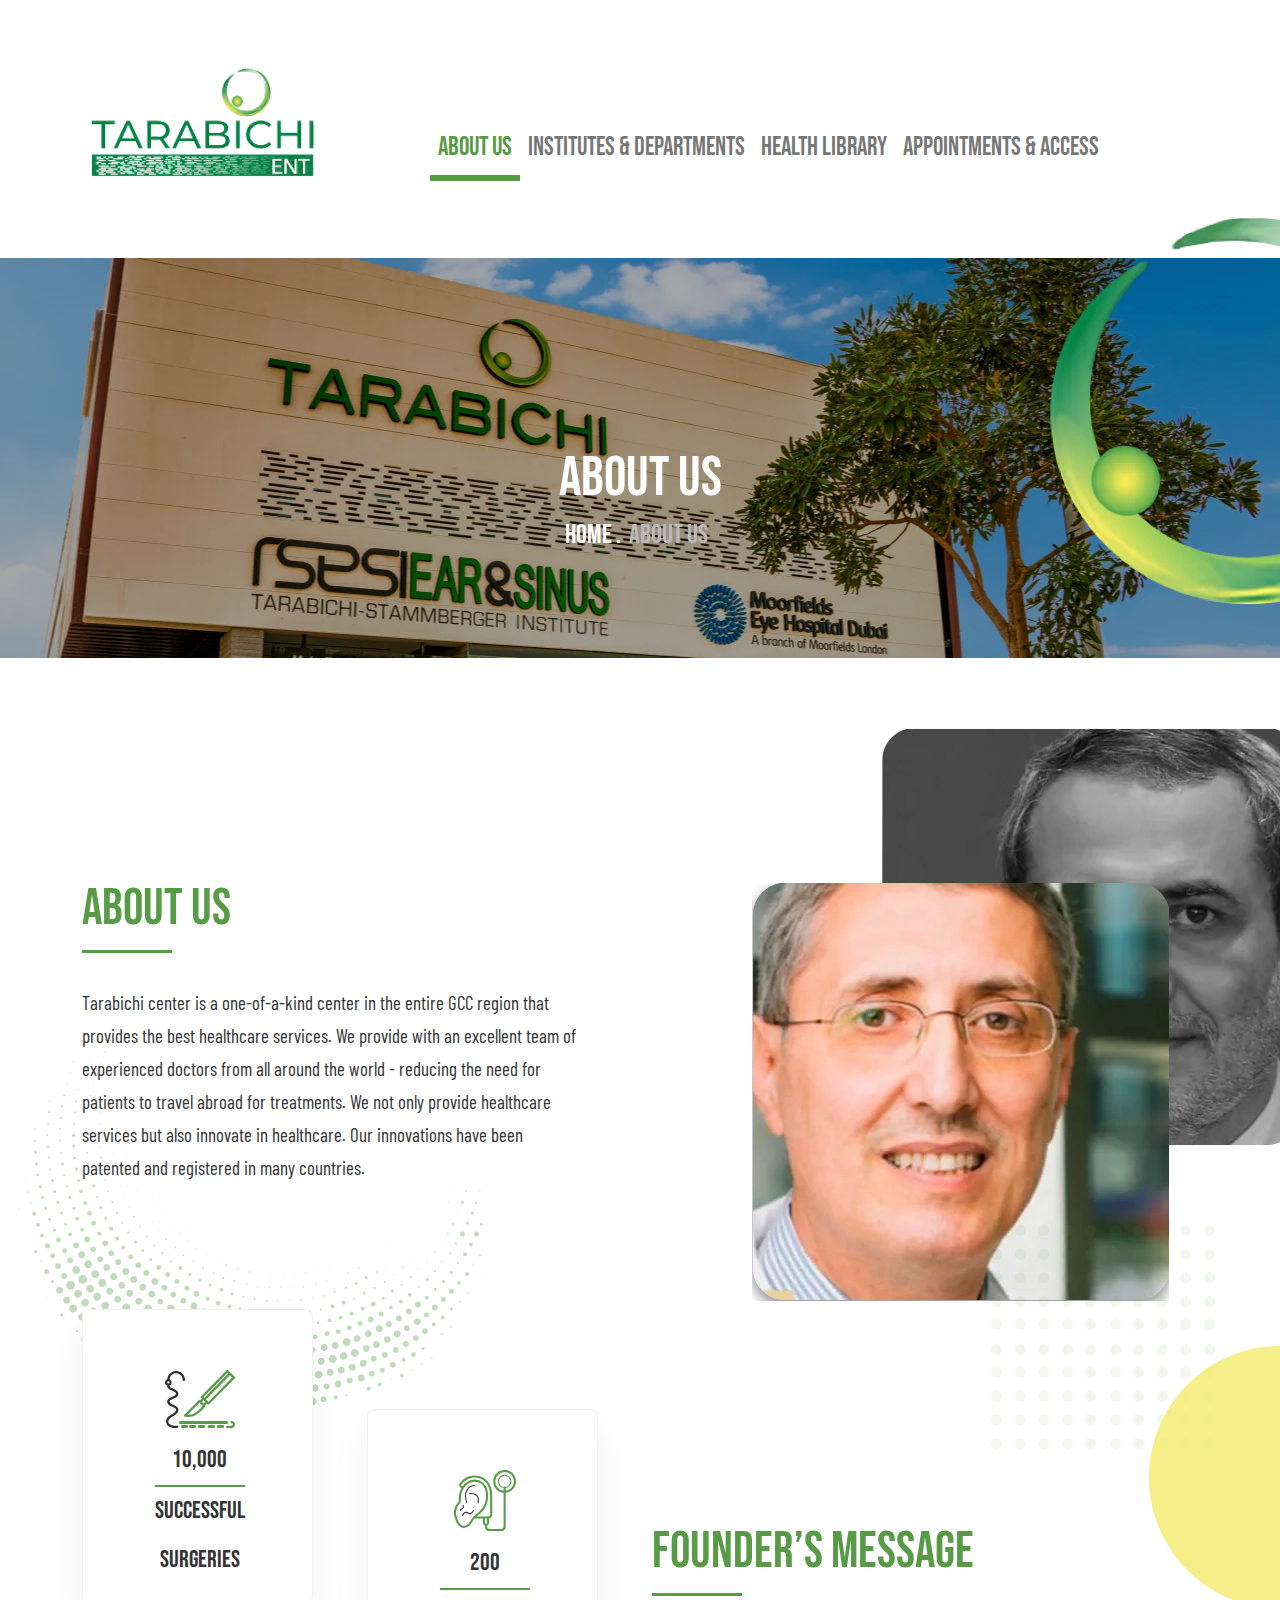
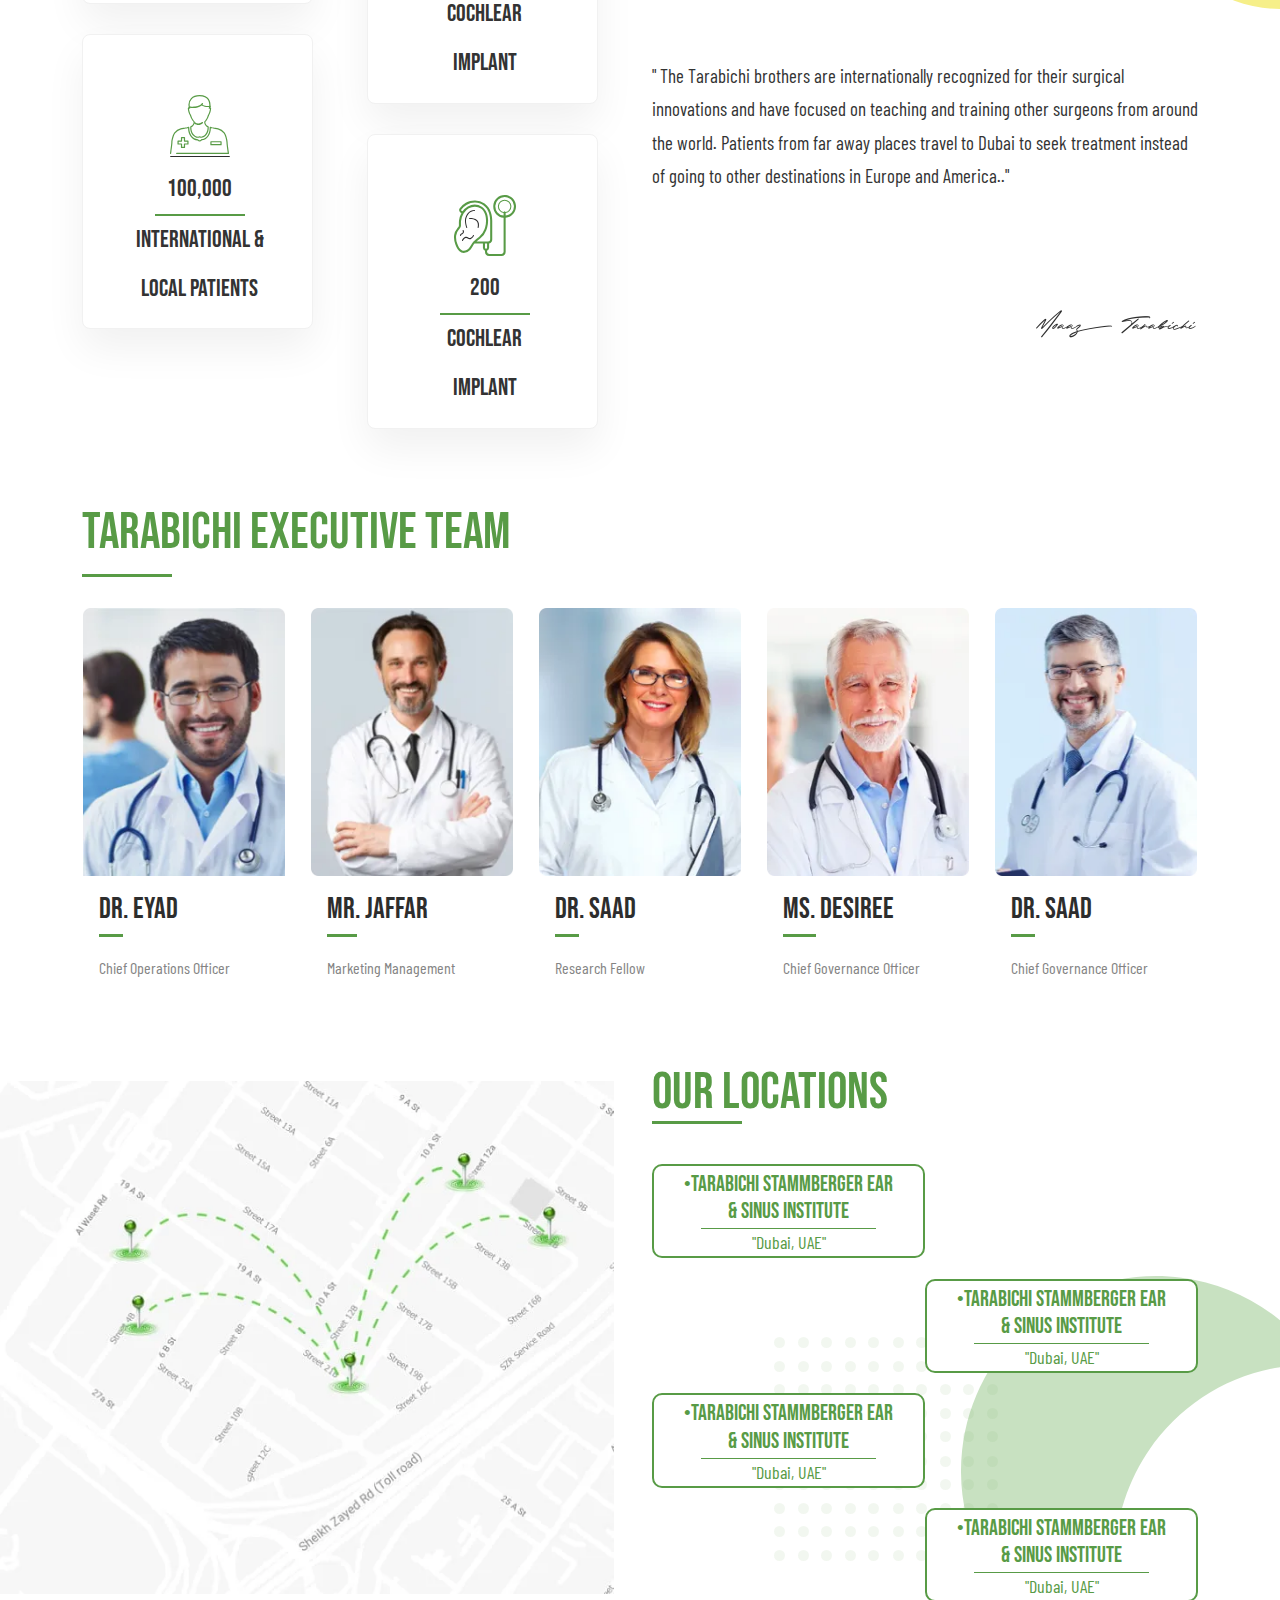
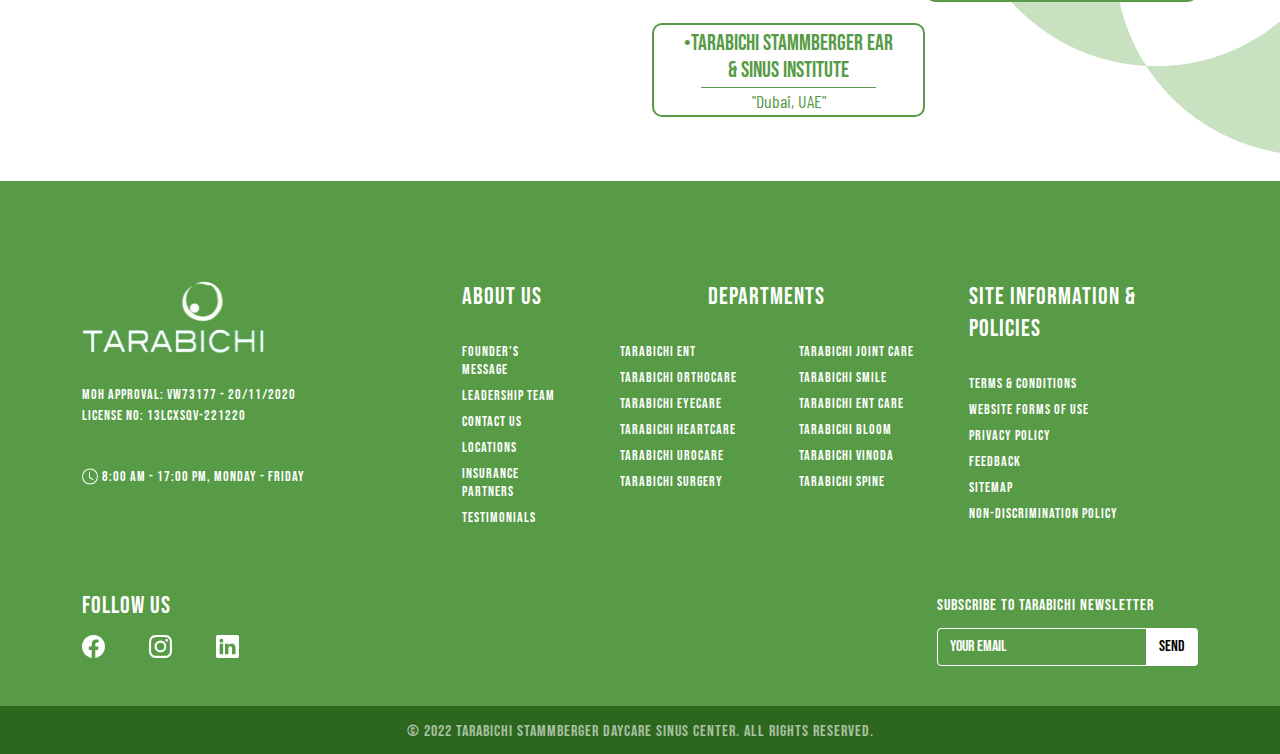
==== commit 51baa8ac: "appointment page" ====
--- a/about.html
+++ b/about.html
@@ -188,7 +188,7 @@
               destinations in Europe and America.."
             </p>
             <div class="signature align-self-end">
-              <img src="assets/img/signature.svg" alt="signature" />
+              <img src="assets/img/signature.png" alt="signature" />
             </div>
           </div>
         </div>
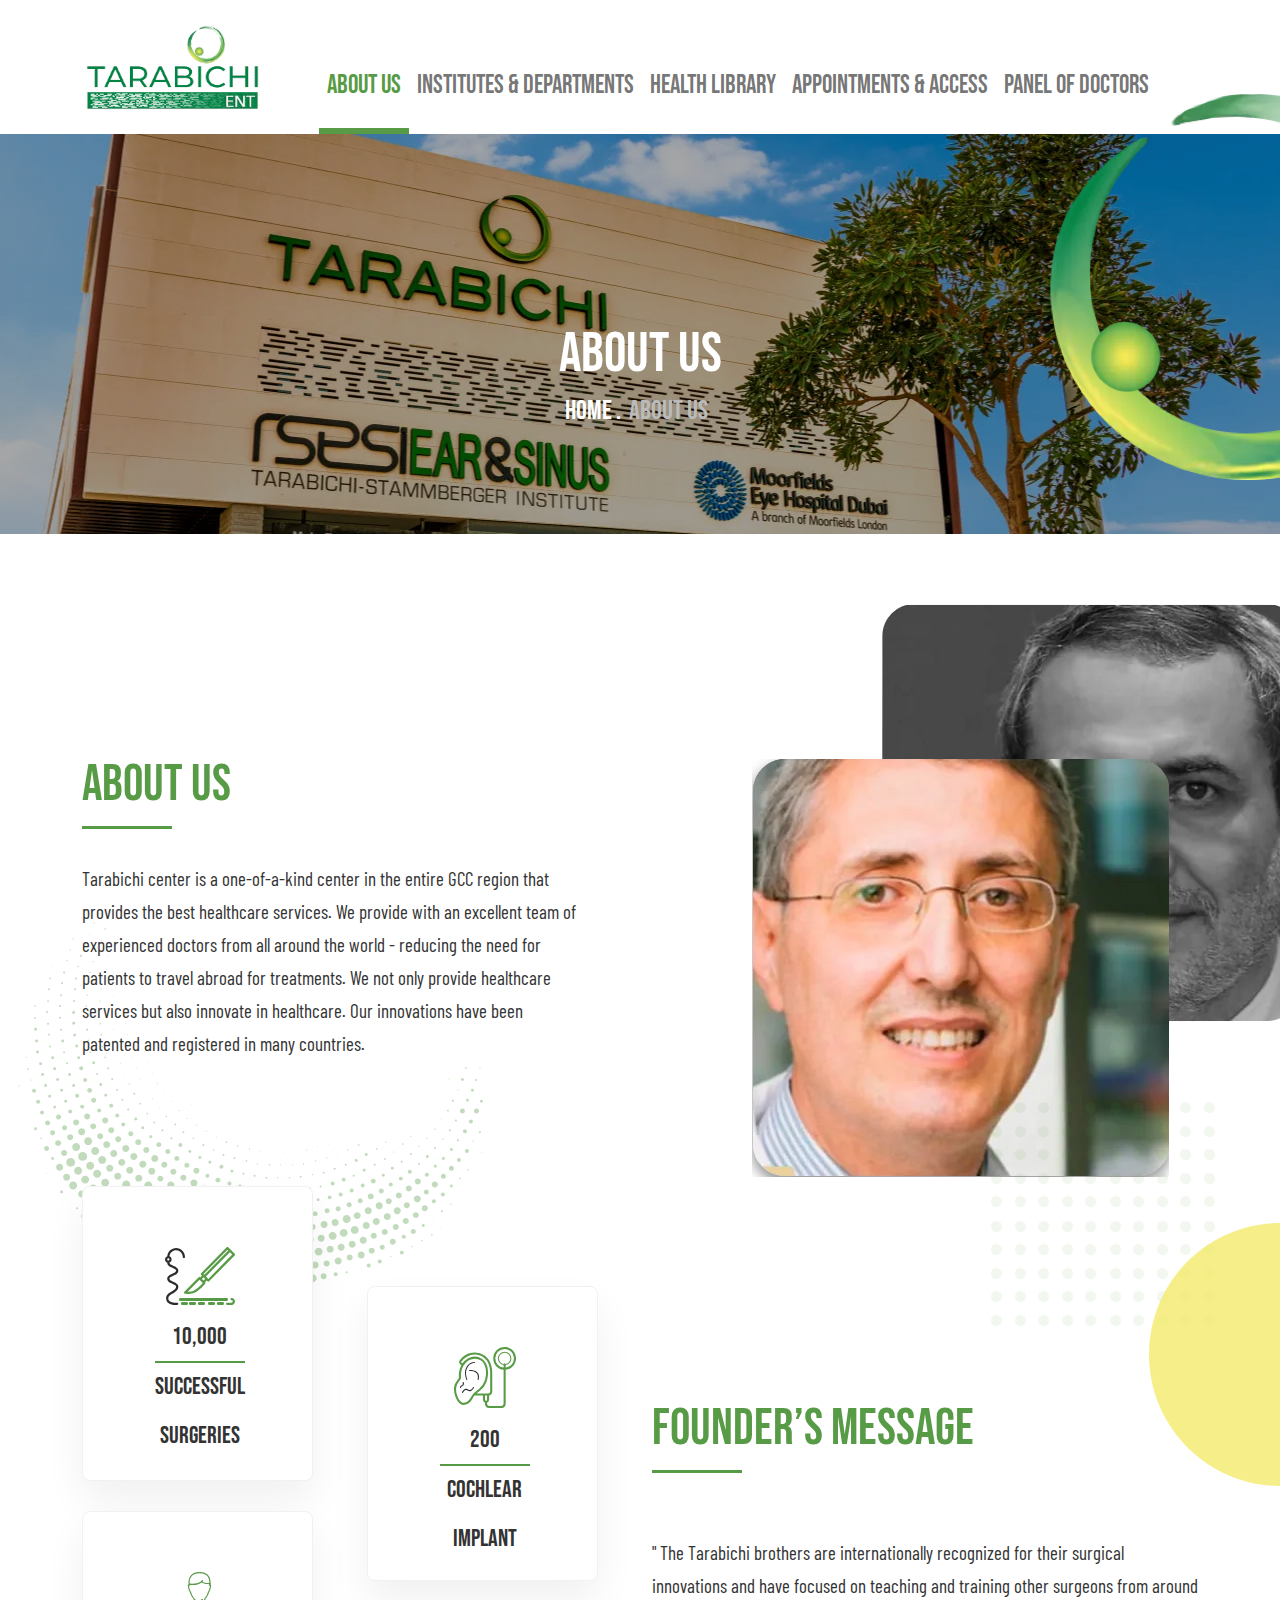
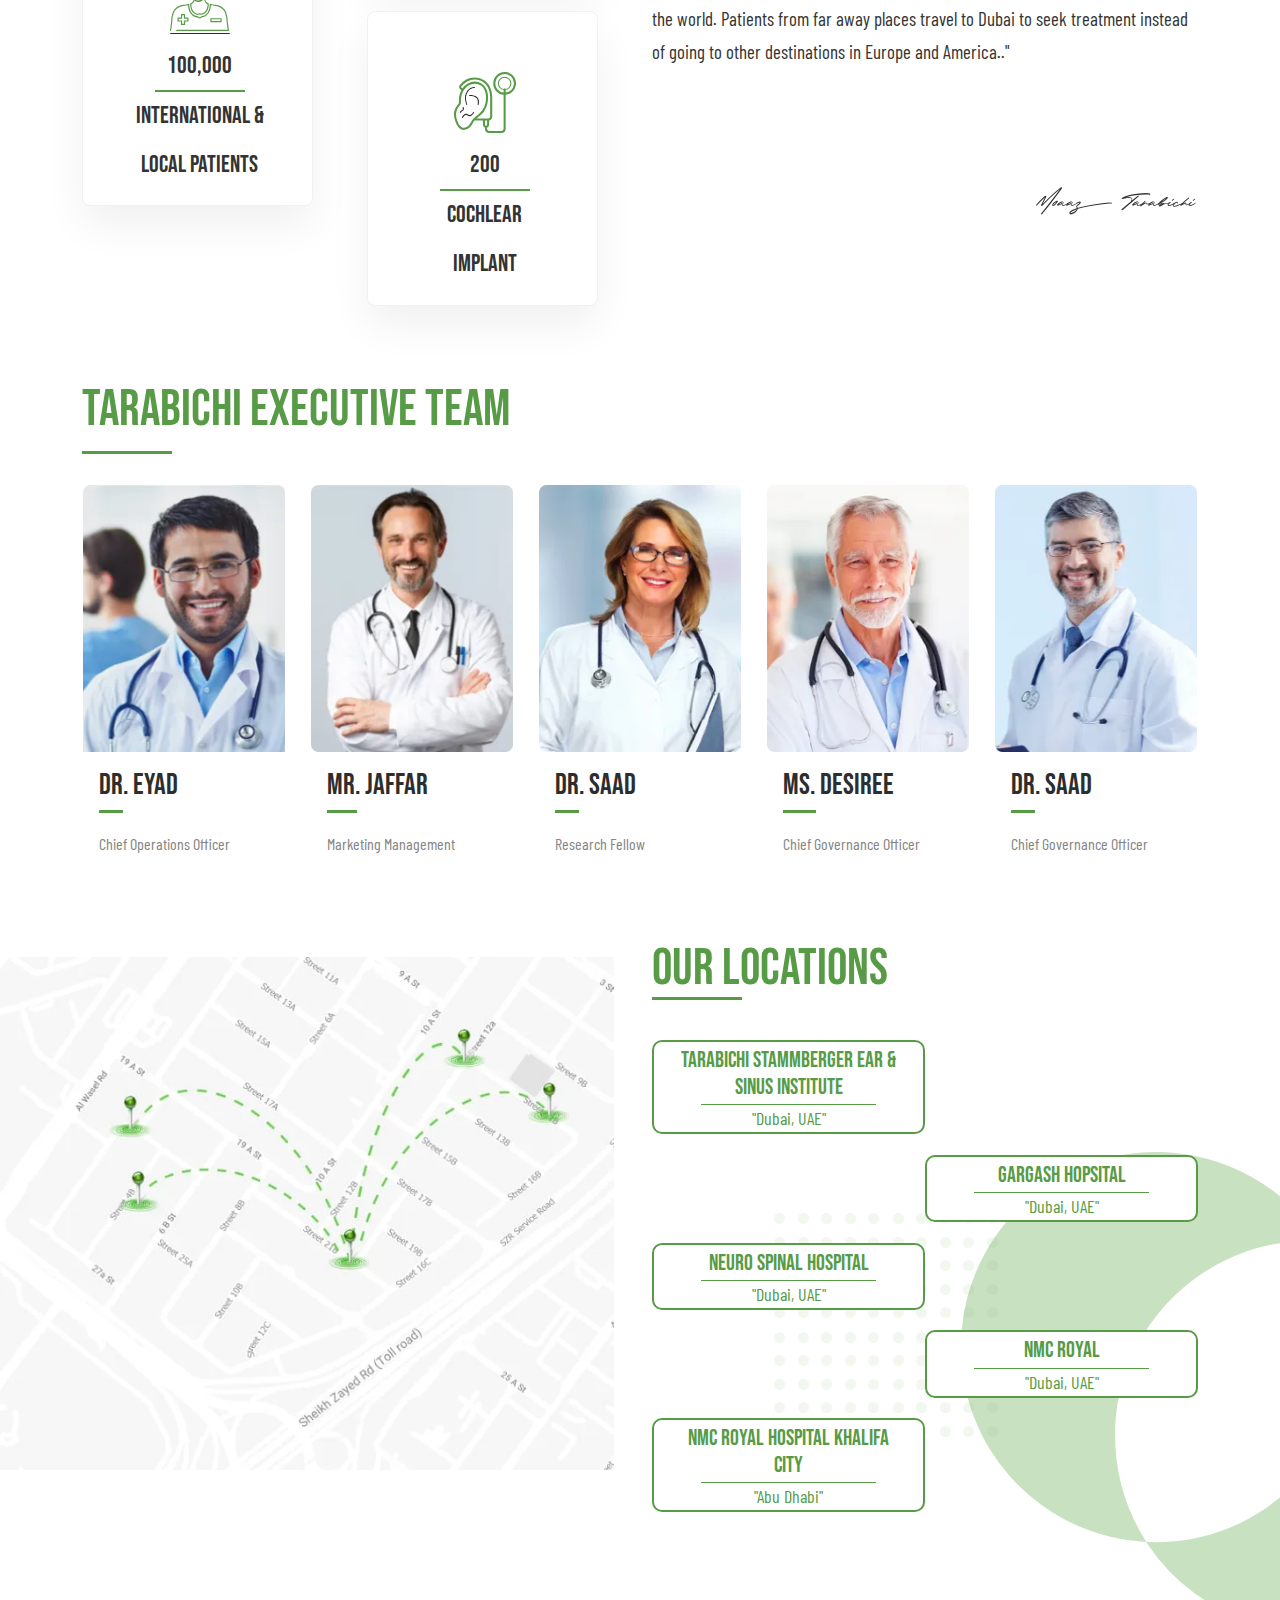
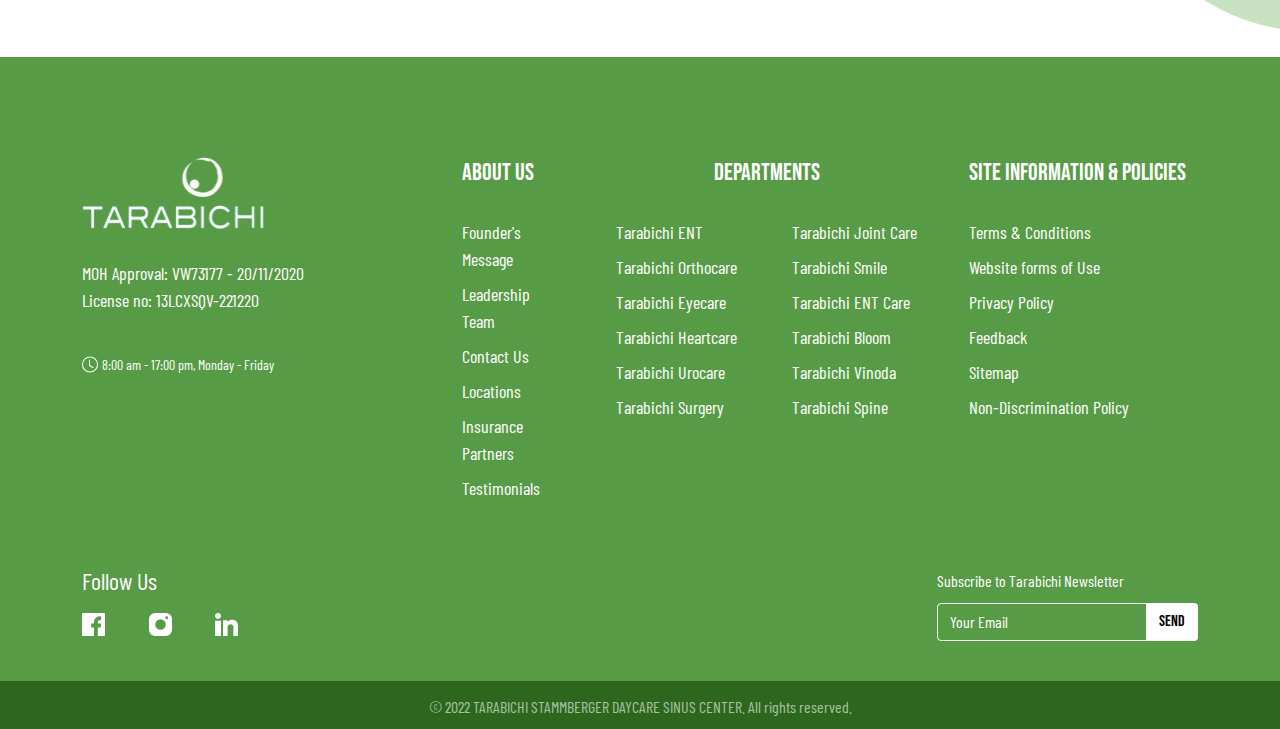
==== commit 3c9ca1cc: "panel page" ====
--- a/about.html
+++ b/about.html
@@ -54,6 +54,9 @@
                 >Appointments & Access</a
               >
             </li>
+            <li class="nav-item">
+              <a class="nav-link F-head" href="panel.html">Panel Of Doctors</a>
+            </li>
           </ul>
         </div>
       </div>
@@ -258,24 +261,24 @@
             <h2 class="title">Our Locations</h2>
             <div class="cards d-flex flex-column justify-content-between">
               <a href="#" class="address text-center">
-                <h4>&bull;TARABICHI STAMMBERGER EAR & SINUS INSTITUTE</h4>
+                <h4>TARABICHI STAMMBERGER EAR & SINUS INSTITUTE</h4>
                 <h5>"Dubai, UAE"</h5>
               </a>
               <a href="#" class="address text-center align-self-end">
-                <h4>&bull;TARABICHI STAMMBERGER EAR & SINUS INSTITUTE</h4>
+                <h4>GARGASH HOPSITAL</h4>
                 <h5>"Dubai, UAE"</h5>
               </a>
               <a href="#" class="address text-center">
-                <h4>&bull;TARABICHI STAMMBERGER EAR & SINUS INSTITUTE</h4>
+                <h4>NEURO SPINAL HOSPITAL</h4>
                 <h5>"Dubai, UAE"</h5>
               </a>
               <a href="#" class="address text-center align-self-end">
-                <h4>&bull;TARABICHI STAMMBERGER EAR & SINUS INSTITUTE</h4>
+                <h4>NMC Royal</h4>
                 <h5>"Dubai, UAE"</h5>
               </a>
               <a href="#" class="address text-center">
-                <h4>&bull;TARABICHI STAMMBERGER EAR & SINUS INSTITUTE</h4>
-                <h5>"Dubai, UAE"</h5>
+                <h4>NMC Royal Hospital Khalifa City</h4>
+                <h5>"Abu Dhabi"</h5>
               </a>
             </div>
           </div>
--- a/assets/css/about.css
+++ b/assets/css/about.css
@@ -53,7 +53,7 @@
 }
 
 .navbar-brand img {
-  width: 240px;
+  width: 180px;
 }
 
 .navbar {
@@ -65,6 +65,7 @@
   transition: 500ms;
   font-size: 26px;
   color: var(--text);
+  padding: 23px 10px;
 }
 
 .navbar .nav-link.active, .navbar .nav-link:hover {
@@ -74,6 +75,10 @@
 
 .navbar-nav {
   margin-top: 35px;
+}
+
+.zn-1 {
+  z-index: -1;
 }
 
 /* hero start */
@@ -509,14 +514,12 @@
 }
 
 footer {
-  font-family: BebasNeue;
   background-color: var(--mid-green);
   padding-top: 100px;
-  letter-spacing: 1px;
 }
 
 footer .info {
-  font-size: 14px;
+  font-size: 18px;
   line-height: 1.5;
   margin: 30px 0 40px;
 }
@@ -526,6 +529,7 @@
 }
 
 footer h5 {
+  font-family: BebasNeue;
   font-size: 24px;
   line-height: 1.33;
   margin-bottom: 30px;
@@ -546,6 +550,8 @@
 footer li a {
   text-decoration: none;
   color: #fff;
+  font-size: 18px;
+  line-height: 1.5;
 }
 
 footer li a::after {
